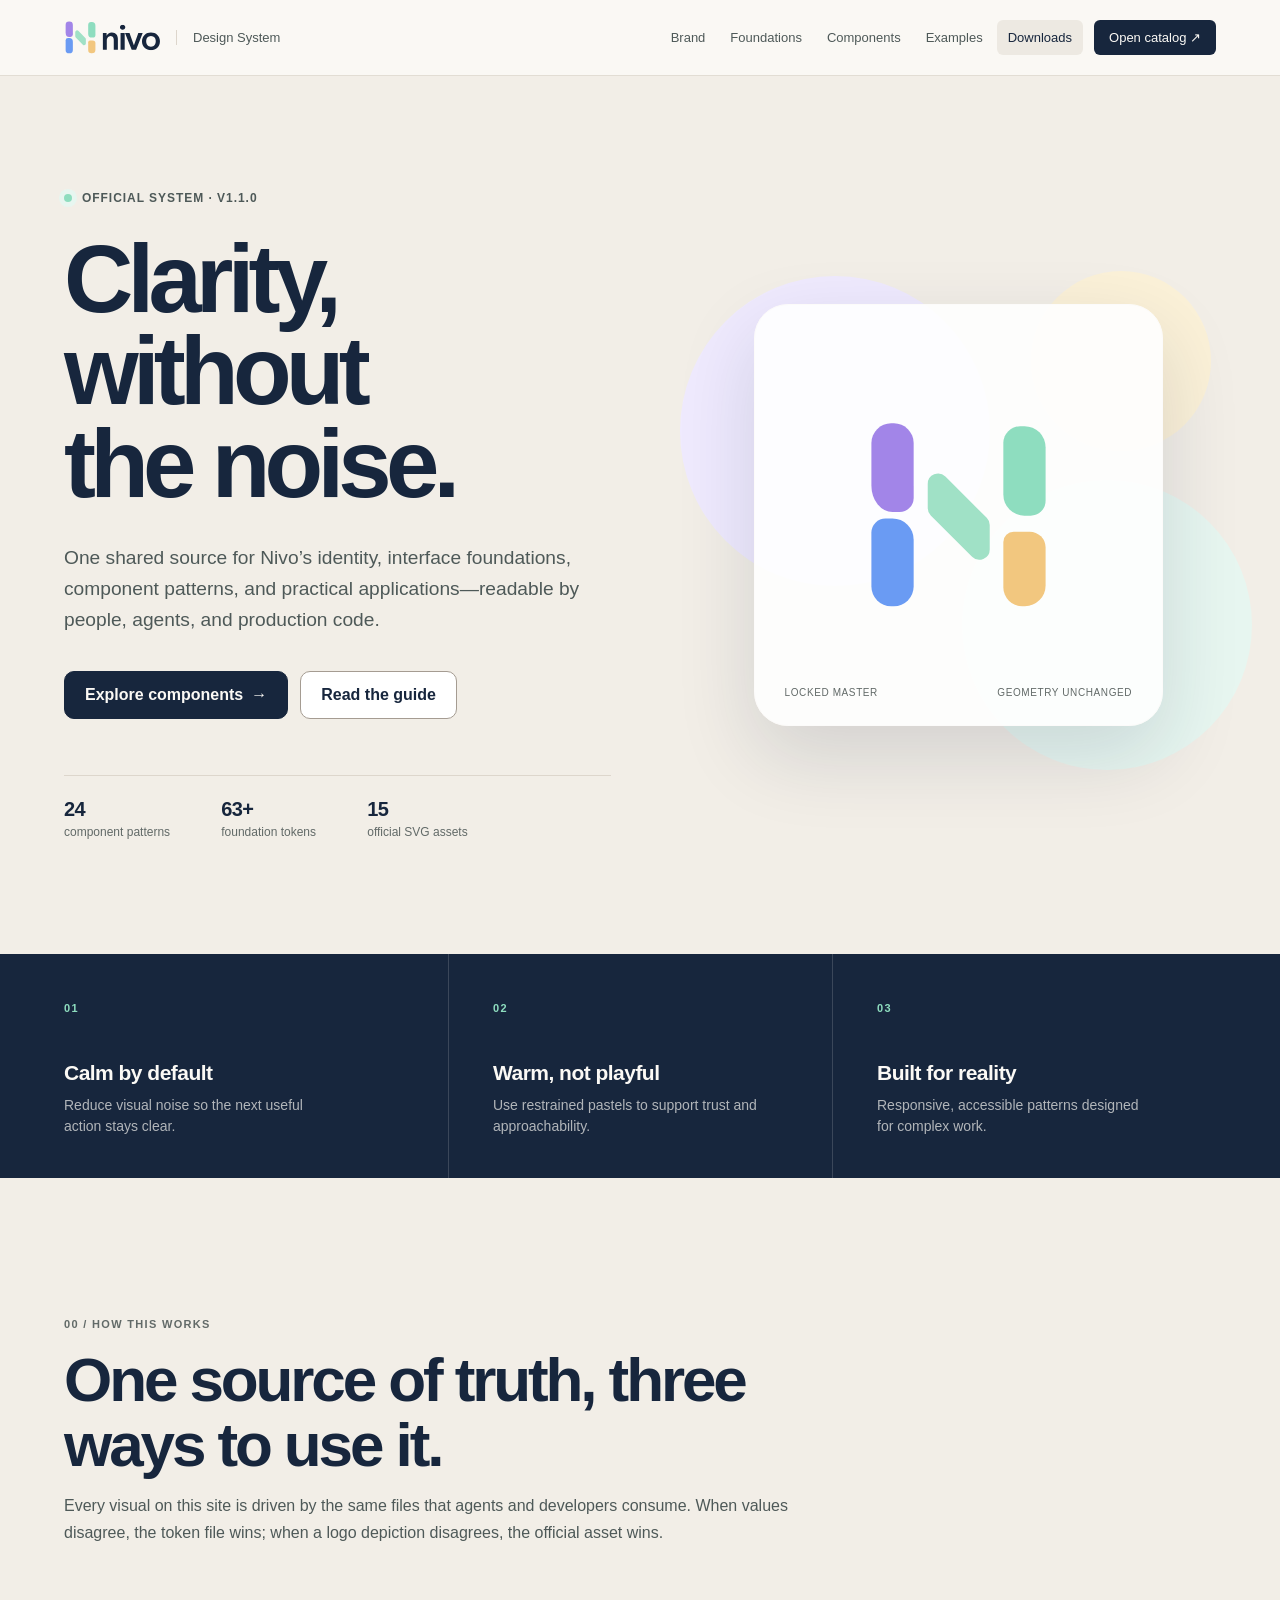
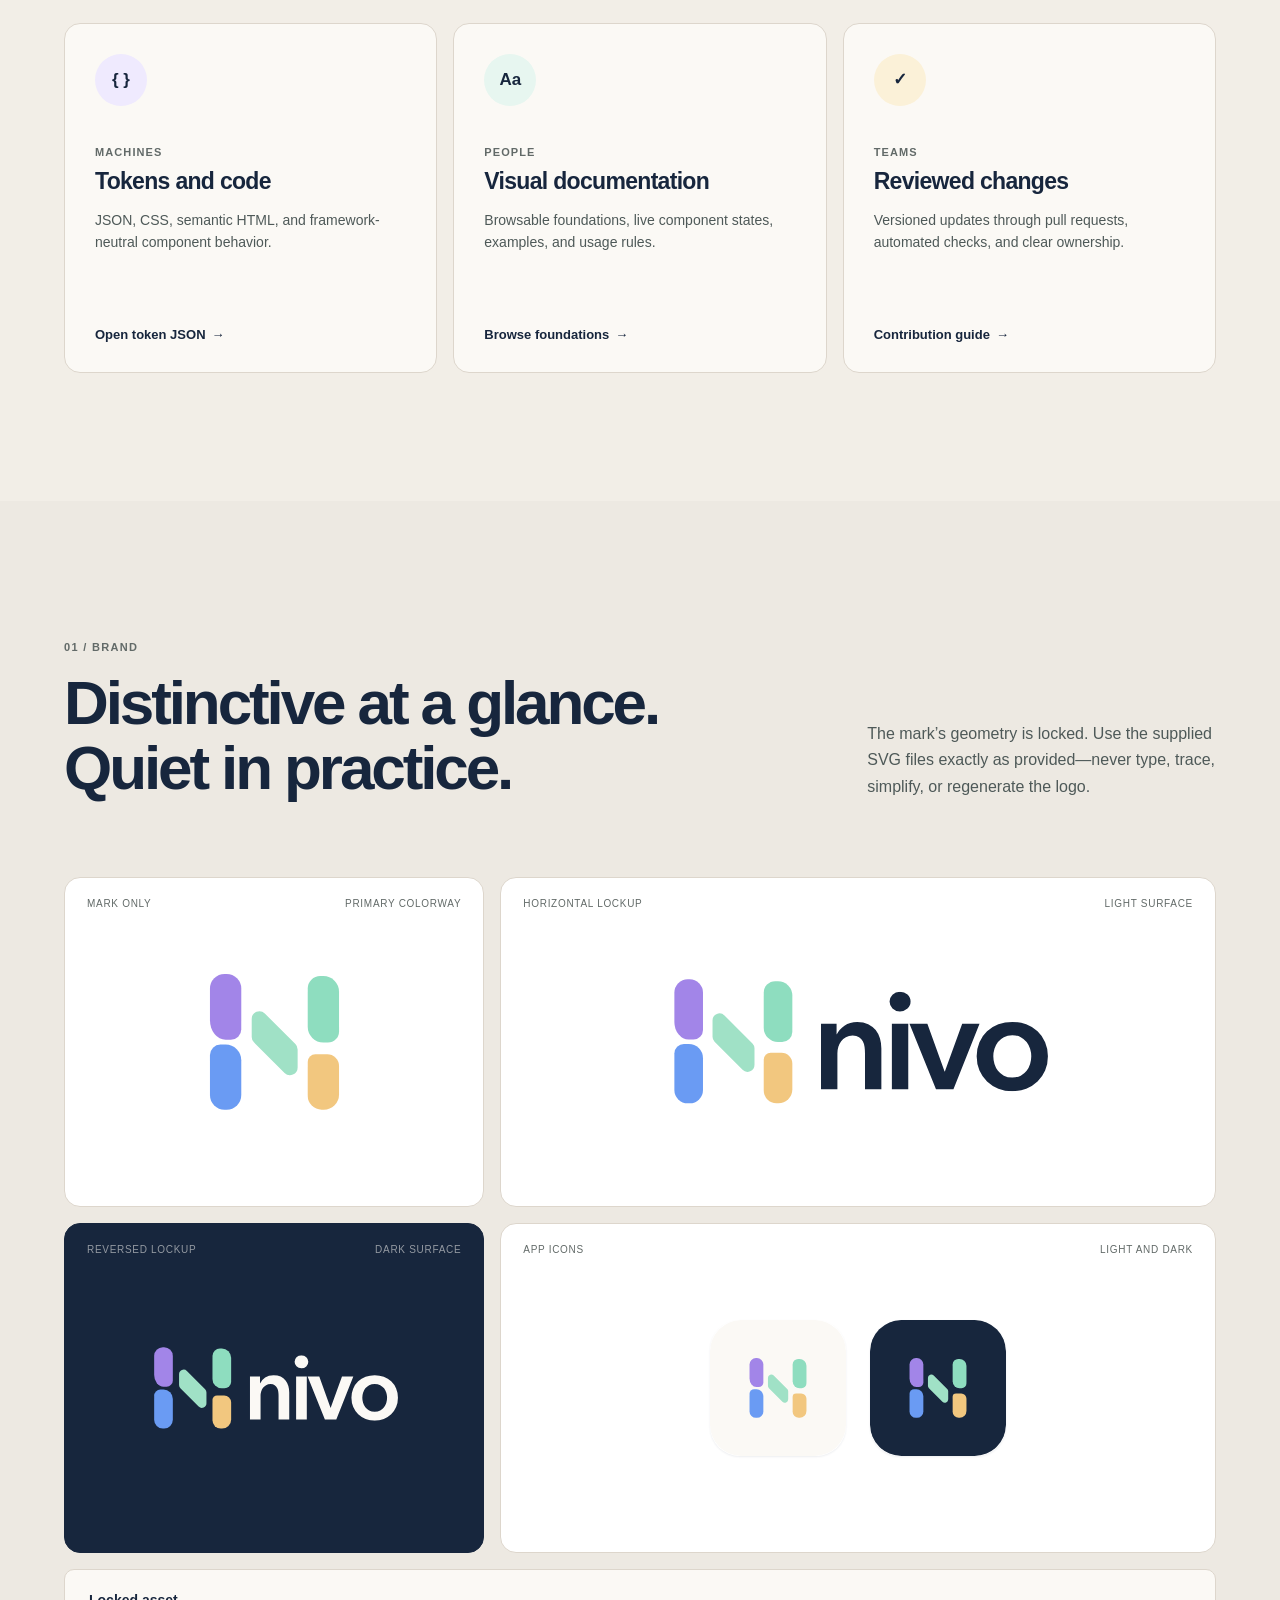
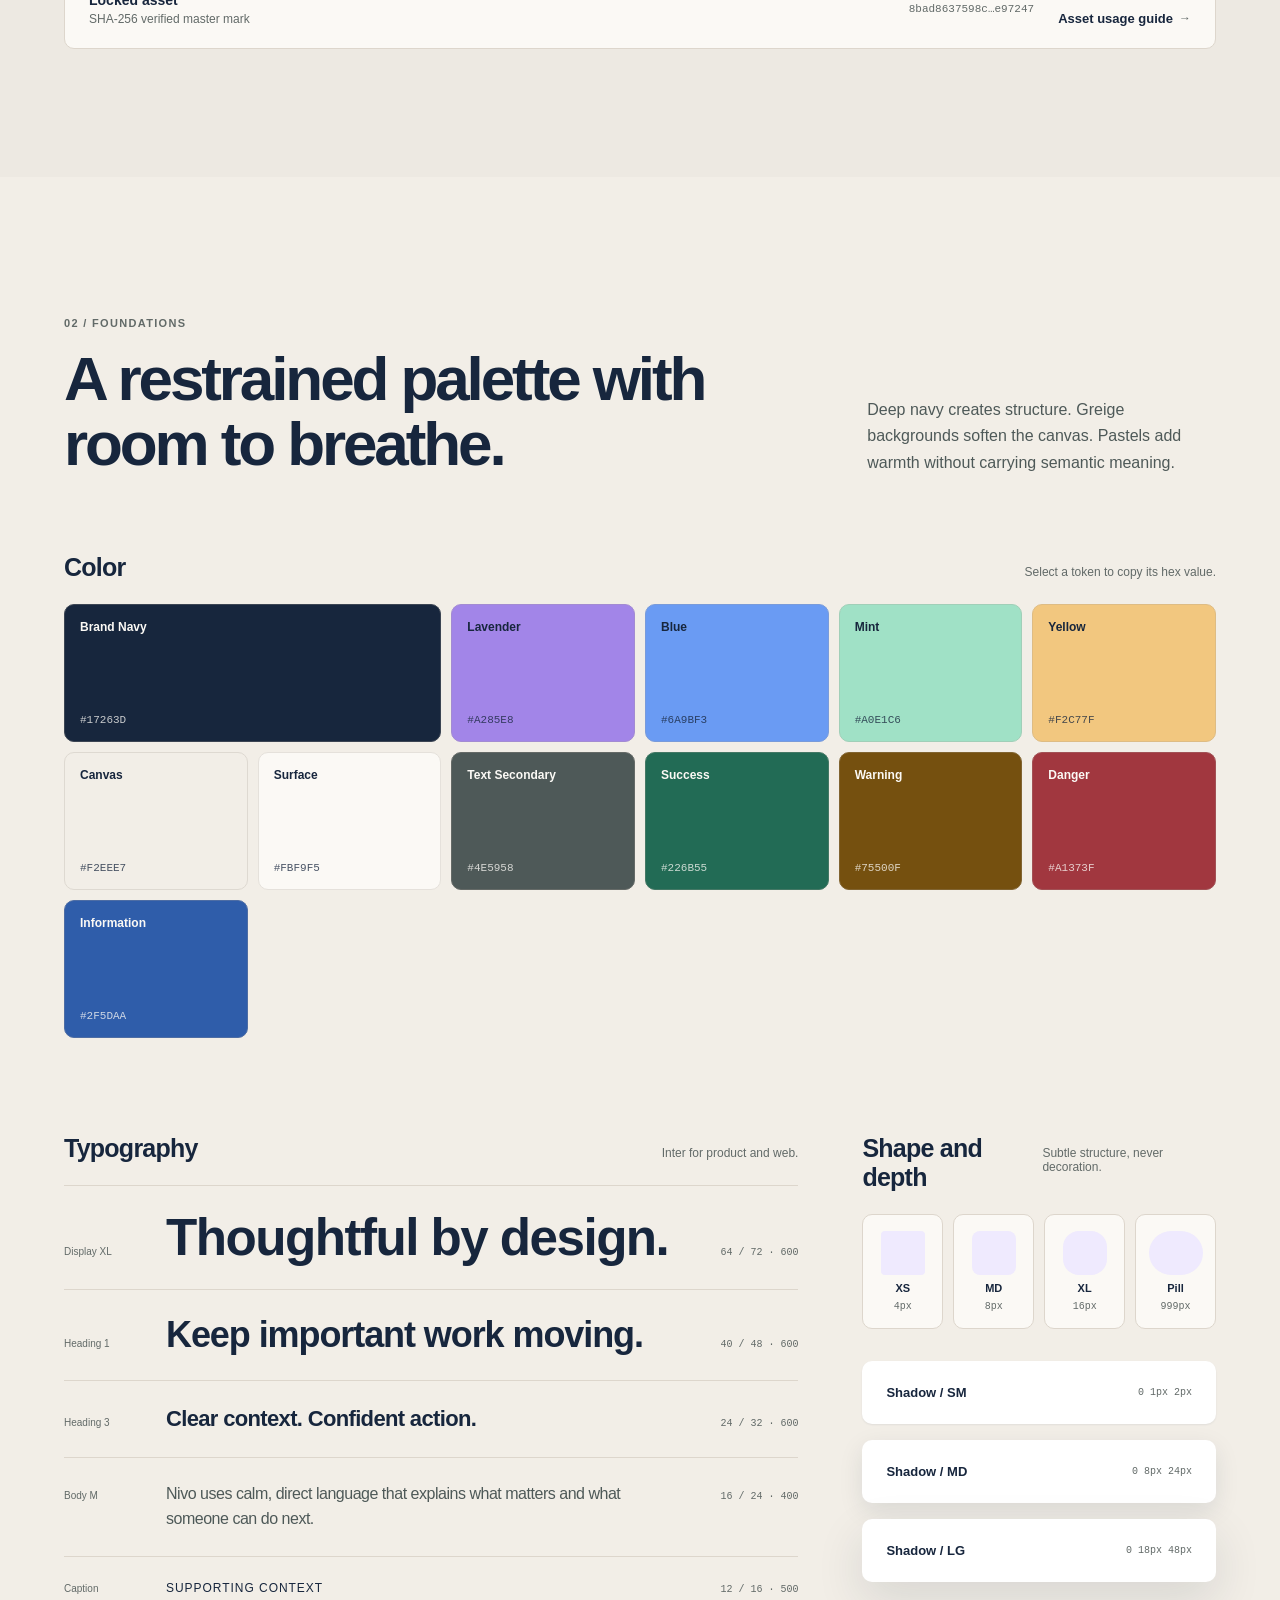
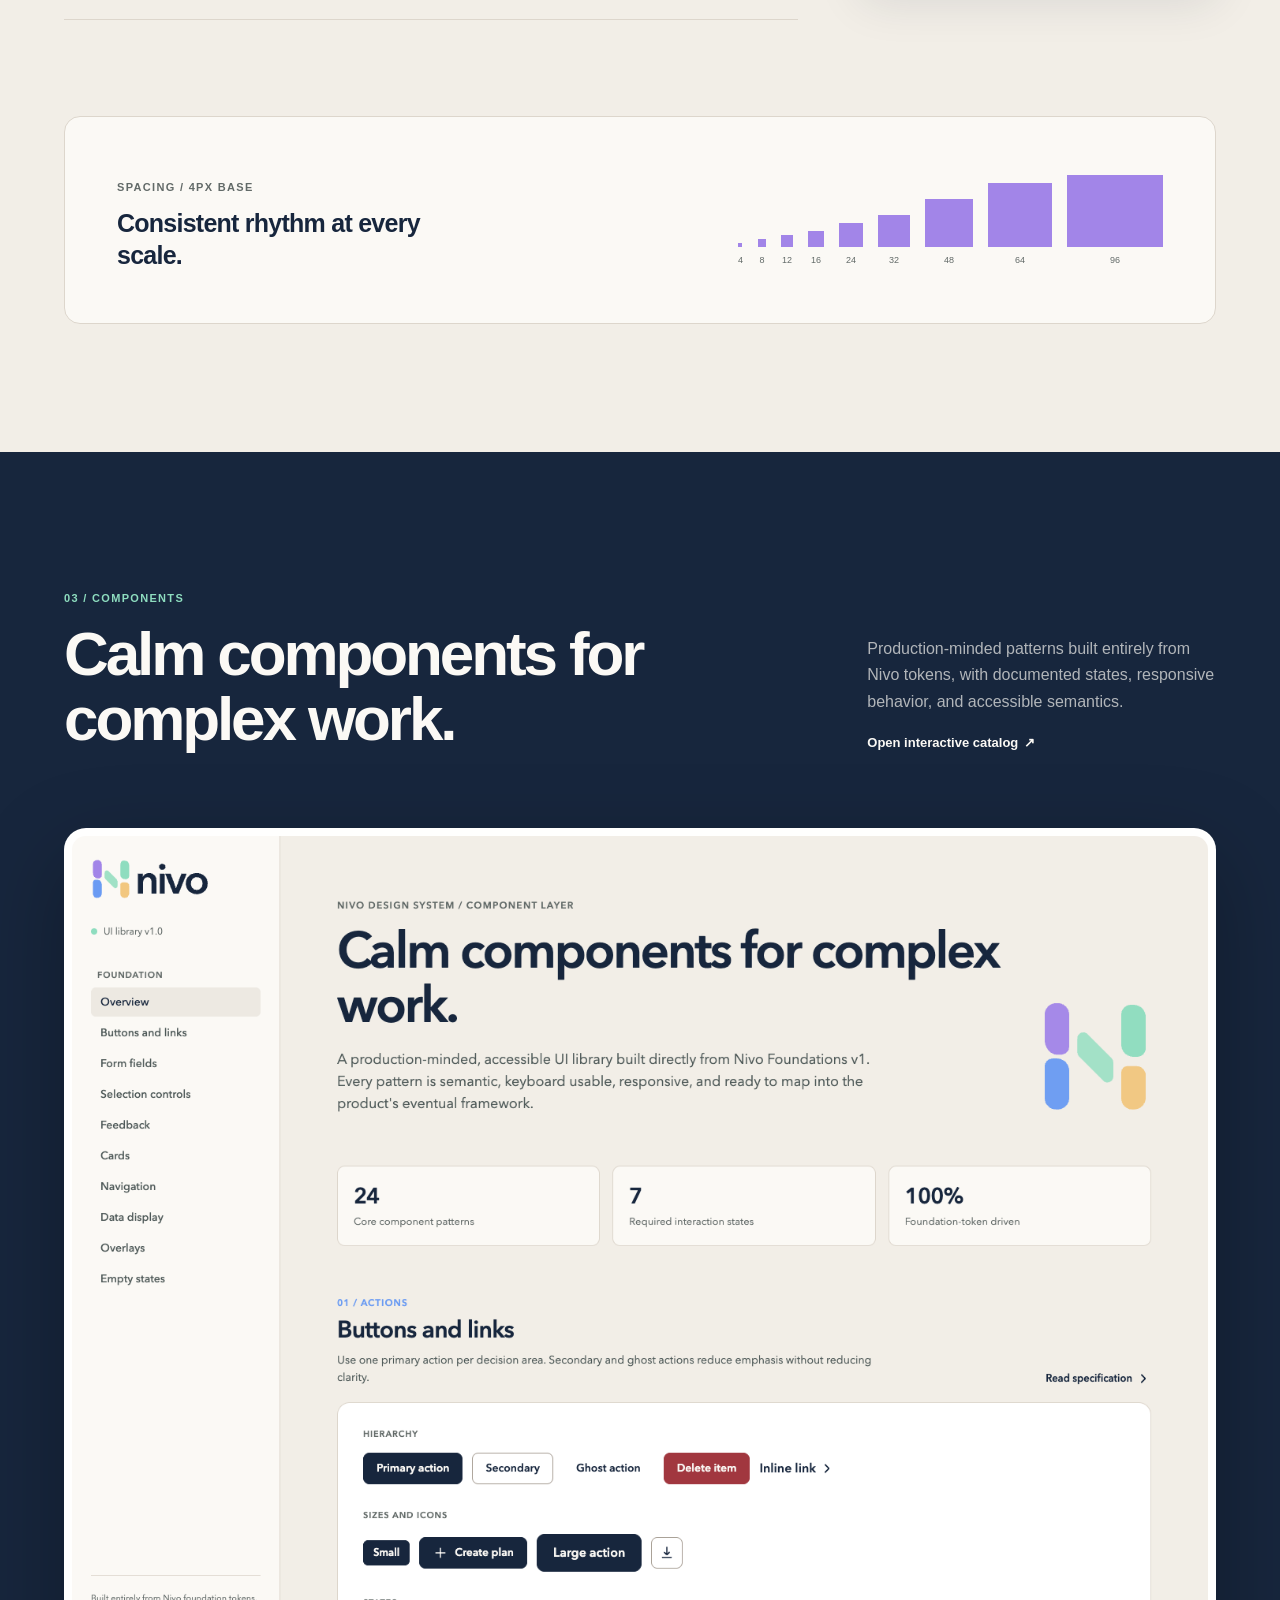
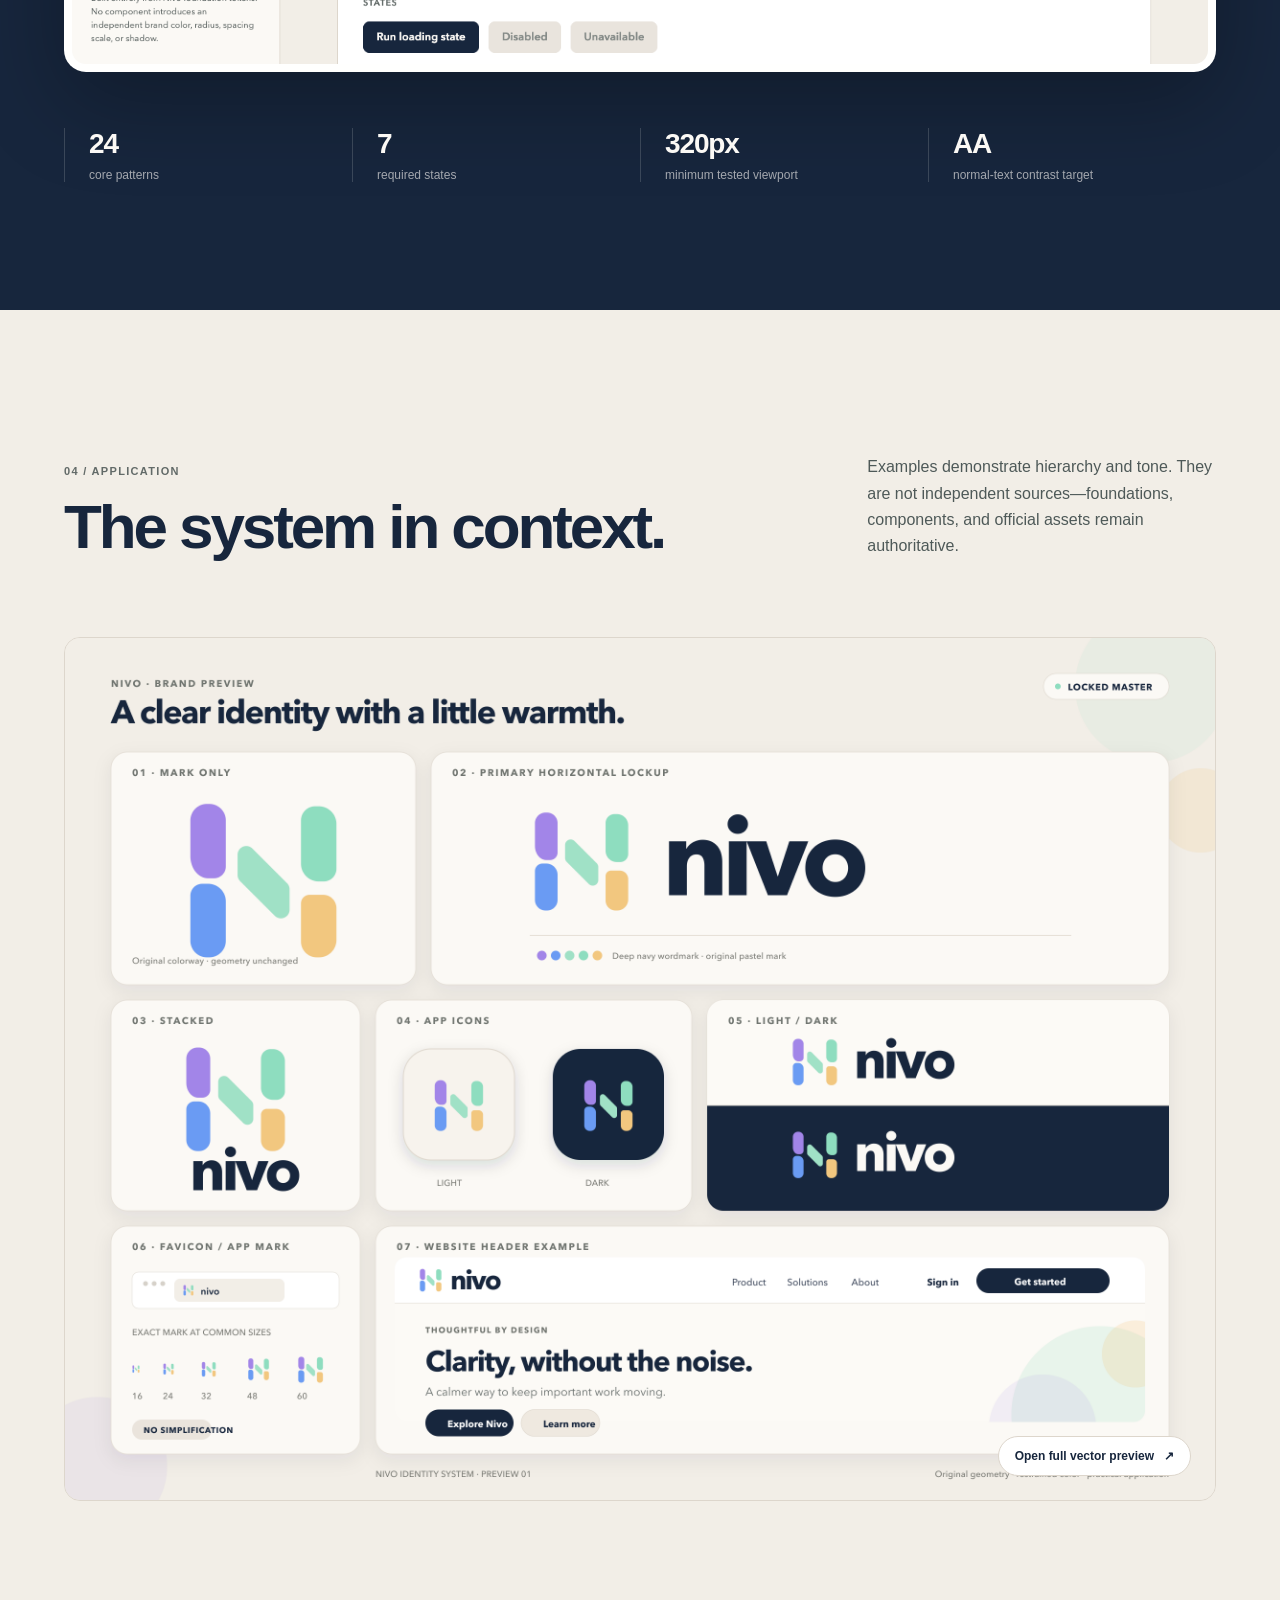
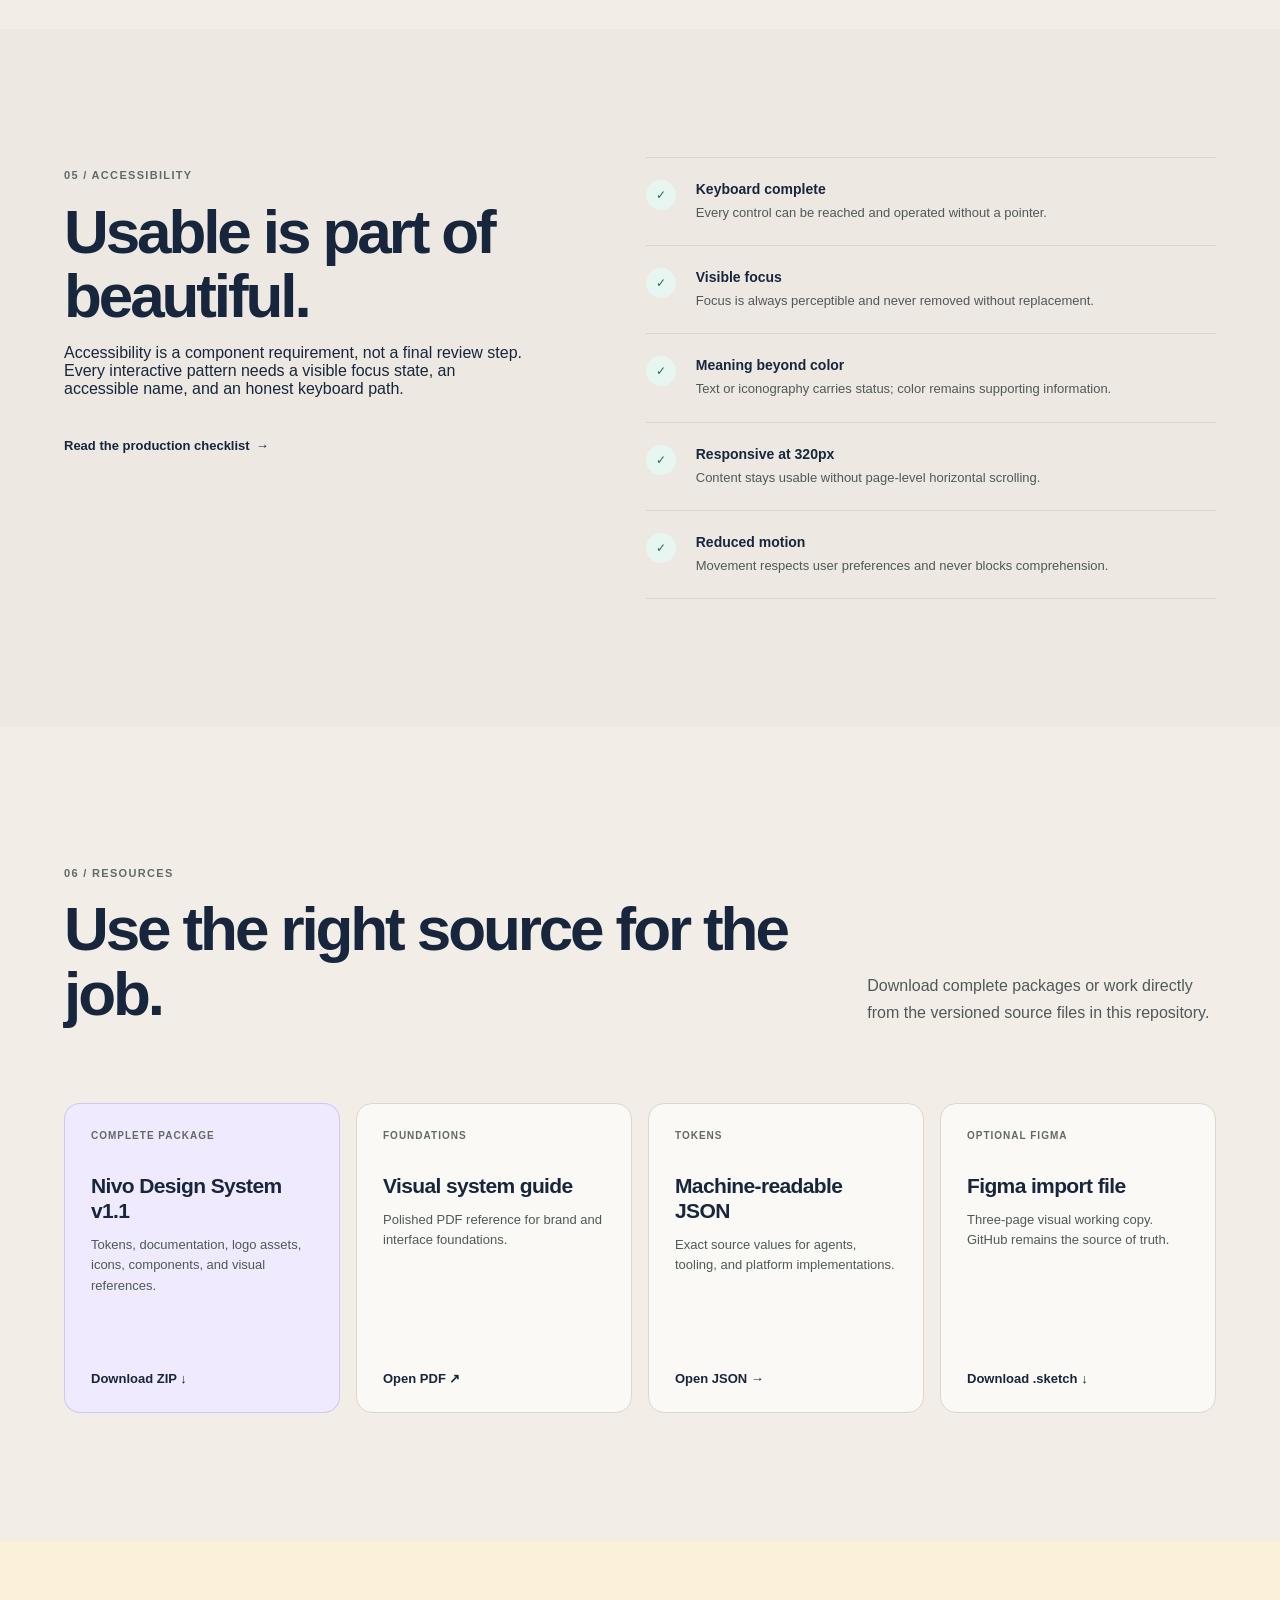
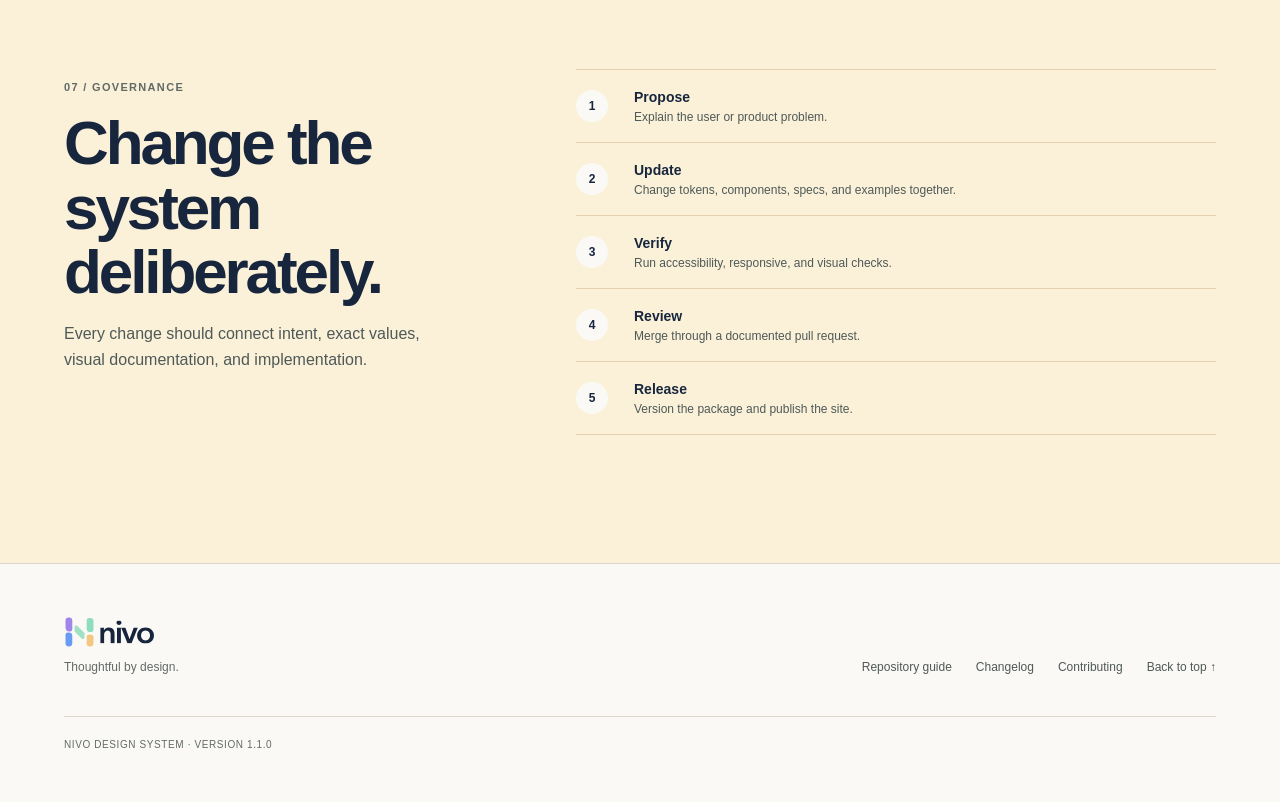
==== index.html @ 09515d45 "Launch Nivo design system v1.1" ====
<!doctype html>
<html lang="en">
<head>
  <meta charset="utf-8">
  <meta name="viewport" content="width=device-width, initial-scale=1">
  <meta name="description" content="The official Nivo design system: brand, foundations, components, examples, and downloadable assets.">
  <meta name="theme-color" content="#F2EEE7">
  <title>Nivo Design System</title>
  <link rel="icon" href="brand/icons/nivo-favicon.svg" type="image/svg+xml">
  <link rel="stylesheet" href="tokens/tokens.css">
  <link rel="stylesheet" href="components/nivo-components.css">
  <link rel="stylesheet" href="styles.css">
  <script src="script.js" defer></script>
</head>
<body>
  <a class="skip-link" href="#main-content">Skip to main content</a>

  <header class="site-header">
    <a class="brand-link" href="#top" aria-label="Nivo Design System home">
      <img src="brand/logo/nivo-logo-horizontal-color.svg" alt="Nivo">
      <span>Design System</span>
    </a>

    <button class="nav-toggle" type="button" aria-expanded="false" aria-controls="site-nav">
      <span class="visually-hidden">Open navigation</span>
      <span aria-hidden="true"></span><span aria-hidden="true"></span><span aria-hidden="true"></span>
    </button>

    <nav class="site-nav" id="site-nav" aria-label="Primary navigation">
      <a href="#brand">Brand</a>
      <a href="#foundations">Foundations</a>
      <a href="#components">Components</a>
      <a href="#examples">Examples</a>
      <a href="#downloads">Downloads</a>
      <a class="nav-cta" href="components/index.html">Open catalog <span aria-hidden="true">↗</span></a>
    </nav>
  </header>

  <main id="main-content">
    <section class="hero section-shell" id="top">
      <div class="hero-copy">
        <div class="eyebrow"><span class="status-dot"></span>Official system · v1.1.0</div>
        <h1>Clarity, without<br>the noise.</h1>
        <p class="hero-lede">One shared source for Nivo’s identity, interface foundations, component patterns, and practical applications—readable by people, agents, and production code.</p>
        <div class="hero-actions">
          <a class="nivo-button nivo-button--lg" href="components/index.html">Explore components <span aria-hidden="true">→</span></a>
          <a class="nivo-button nivo-button--secondary nivo-button--lg" href="Nivo_Design_System_v1.pdf">Read the guide</a>
        </div>
        <div class="hero-meta" aria-label="System summary">
          <div><strong>24</strong><span>component patterns</span></div>
          <div><strong>63+</strong><span>foundation tokens</span></div>
          <div><strong>15</strong><span>official SVG assets</span></div>
        </div>
      </div>

      <div class="hero-art" aria-hidden="true">
        <div class="hero-orbit hero-orbit--one"></div>
        <div class="hero-orbit hero-orbit--two"></div>
        <div class="hero-orbit hero-orbit--three"></div>
        <div class="hero-mark-card">
          <img src="brand/logo/nivo-mark-master.svg" alt="">
          <div class="hero-mark-label"><span>Locked master</span><span>Geometry unchanged</span></div>
        </div>
      </div>
    </section>

    <section class="principles-band" aria-label="Design principles">
      <div class="section-shell principles-grid">
        <article><span>01</span><h2>Calm by default</h2><p>Reduce visual noise so the next useful action stays clear.</p></article>
        <article><span>02</span><h2>Warm, not playful</h2><p>Use restrained pastels to support trust and approachability.</p></article>
        <article><span>03</span><h2>Built for reality</h2><p>Responsive, accessible patterns designed for complex work.</p></article>
      </div>
    </section>

    <section class="content-section section-shell" id="source-of-truth" aria-labelledby="source-title">
      <div class="section-intro">
        <p class="section-number">00 / HOW THIS WORKS</p>
        <h2 id="source-title">One source of truth, three ways to use it.</h2>
        <p>Every visual on this site is driven by the same files that agents and developers consume. When values disagree, the token file wins; when a logo depiction disagrees, the official asset wins.</p>
      </div>
      <div class="truth-grid">
        <article class="truth-card">
          <div class="truth-icon truth-icon--lavender" aria-hidden="true">{ }</div>
          <p class="truth-label">Machines</p>
          <h3>Tokens and code</h3>
          <p>JSON, CSS, semantic HTML, and framework-neutral component behavior.</p>
          <a href="tokens/design-tokens.json">Open token JSON <span aria-hidden="true">→</span></a>
        </article>
        <article class="truth-card">
          <div class="truth-icon truth-icon--mint" aria-hidden="true">Aa</div>
          <p class="truth-label">People</p>
          <h3>Visual documentation</h3>
          <p>Browsable foundations, live component states, examples, and usage rules.</p>
          <a href="#foundations">Browse foundations <span aria-hidden="true">→</span></a>
        </article>
        <article class="truth-card">
          <div class="truth-icon truth-icon--yellow" aria-hidden="true">✓</div>
          <p class="truth-label">Teams</p>
          <h3>Reviewed changes</h3>
          <p>Versioned updates through pull requests, automated checks, and clear ownership.</p>
          <a href="CONTRIBUTING.md">Contribution guide <span aria-hidden="true">→</span></a>
        </article>
      </div>
    </section>

    <section class="content-section content-section--tinted" id="brand" aria-labelledby="brand-title">
      <div class="section-shell">
        <div class="section-intro section-intro--split">
          <div>
            <p class="section-number">01 / BRAND</p>
            <h2 id="brand-title">Distinctive at a glance.<br>Quiet in practice.</h2>
          </div>
          <p>The mark’s geometry is locked. Use the supplied SVG files exactly as provided—never type, trace, simplify, or regenerate the logo.</p>
        </div>

        <div class="logo-showcase">
          <article class="logo-card logo-card--mark">
            <div class="logo-card-label"><span>Mark only</span><span>Primary colorway</span></div>
            <img src="brand/logo/nivo-mark-master.svg" alt="Nivo logo mark">
          </article>
          <article class="logo-card logo-card--wide">
            <div class="logo-card-label"><span>Horizontal lockup</span><span>Light surface</span></div>
            <img src="brand/logo/nivo-logo-horizontal-color.svg" alt="Nivo horizontal logo">
          </article>
          <article class="logo-card logo-card--dark">
            <div class="logo-card-label"><span>Reversed lockup</span><span>Dark surface</span></div>
            <img src="brand/logo/nivo-logo-horizontal-reversed.svg" alt="Nivo reversed horizontal logo">
          </article>
          <article class="logo-card logo-card--icons">
            <div class="logo-card-label"><span>App icons</span><span>Light and dark</span></div>
            <div><img src="brand/icons/nivo-app-icon-light.svg" alt="Nivo light app icon"><img src="brand/icons/nivo-app-icon-dark.svg" alt="Nivo dark app icon"></div>
          </article>
        </div>

        <div class="brand-rule">
          <div><strong>Locked asset</strong><span>SHA-256 verified master mark</span></div>
          <code>8bad8637598c…e97247</code>
          <a href="ASSET_MANIFEST.md">Asset usage guide <span aria-hidden="true">→</span></a>
        </div>
      </div>
    </section>

    <section class="content-section section-shell" id="foundations" aria-labelledby="foundations-title">
      <div class="section-intro section-intro--split">
        <div>
          <p class="section-number">02 / FOUNDATIONS</p>
          <h2 id="foundations-title">A restrained palette with room to breathe.</h2>
        </div>
        <p>Deep navy creates structure. Greige backgrounds soften the canvas. Pastels add warmth without carrying semantic meaning.</p>
      </div>

      <div class="foundation-heading">
        <h3>Color</h3>
        <p>Select a token to copy its hex value.</p>
      </div>
      <div class="color-grid">
        <button class="color-chip color-chip--large" type="button" data-copy="#17263D" style="--chip:#17263D;--chip-text:#FBF9F5"><span>Brand Navy</span><code>#17263D</code></button>
        <button class="color-chip" type="button" data-copy="#A285E8" style="--chip:#A285E8"><span>Lavender</span><code>#A285E8</code></button>
        <button class="color-chip" type="button" data-copy="#6A9BF3" style="--chip:#6A9BF3"><span>Blue</span><code>#6A9BF3</code></button>
        <button class="color-chip" type="button" data-copy="#A0E1C6" style="--chip:#A0E1C6"><span>Mint</span><code>#A0E1C6</code></button>
        <button class="color-chip" type="button" data-copy="#F2C77F" style="--chip:#F2C77F"><span>Yellow</span><code>#F2C77F</code></button>
        <button class="color-chip" type="button" data-copy="#F2EEE7" style="--chip:#F2EEE7"><span>Canvas</span><code>#F2EEE7</code></button>
        <button class="color-chip" type="button" data-copy="#FBF9F5" style="--chip:#FBF9F5"><span>Surface</span><code>#FBF9F5</code></button>
        <button class="color-chip" type="button" data-copy="#4E5958" style="--chip:#4E5958;--chip-text:#FBF9F5"><span>Text Secondary</span><code>#4E5958</code></button>
        <button class="color-chip" type="button" data-copy="#226B55" style="--chip:#226B55;--chip-text:#FBF9F5"><span>Success</span><code>#226B55</code></button>
        <button class="color-chip" type="button" data-copy="#75500F" style="--chip:#75500F;--chip-text:#FBF9F5"><span>Warning</span><code>#75500F</code></button>
        <button class="color-chip" type="button" data-copy="#A1373F" style="--chip:#A1373F;--chip-text:#FBF9F5"><span>Danger</span><code>#A1373F</code></button>
        <button class="color-chip" type="button" data-copy="#2F5DAA" style="--chip:#2F5DAA;--chip-text:#FBF9F5"><span>Information</span><code>#2F5DAA</code></button>
      </div>

      <div class="foundation-split">
        <div>
          <div class="foundation-heading"><h3>Typography</h3><p>Inter for product and web.</p></div>
          <div class="type-specimens">
            <div class="type-row type-row--display"><span>Display XL</span><p>Thoughtful by design.</p><code>64 / 72 · 600</code></div>
            <div class="type-row type-row--h1"><span>Heading 1</span><p>Keep important work moving.</p><code>40 / 48 · 600</code></div>
            <div class="type-row type-row--h3"><span>Heading 3</span><p>Clear context. Confident action.</p><code>24 / 32 · 600</code></div>
            <div class="type-row type-row--body"><span>Body M</span><p>Nivo uses calm, direct language that explains what matters and what someone can do next.</p><code>16 / 24 · 400</code></div>
            <div class="type-row type-row--caption"><span>Caption</span><p>SUPPORTING CONTEXT</p><code>12 / 16 · 500</code></div>
          </div>
        </div>

        <div>
          <div class="foundation-heading"><h3>Shape and depth</h3><p>Subtle structure, never decoration.</p></div>
          <div class="shape-grid">
            <div class="radius-card"><span class="radius-demo radius-demo--xs"></span><strong>XS</strong><code>4px</code></div>
            <div class="radius-card"><span class="radius-demo radius-demo--md"></span><strong>MD</strong><code>8px</code></div>
            <div class="radius-card"><span class="radius-demo radius-demo--xl"></span><strong>XL</strong><code>16px</code></div>
            <div class="radius-card"><span class="radius-demo radius-demo--pill"></span><strong>Pill</strong><code>999px</code></div>
          </div>
          <div class="shadow-stack">
            <div class="shadow-card shadow-card--sm"><span>Shadow / SM</span><code>0 1px 2px</code></div>
            <div class="shadow-card shadow-card--md"><span>Shadow / MD</span><code>0 8px 24px</code></div>
            <div class="shadow-card shadow-card--lg"><span>Shadow / LG</span><code>0 18px 48px</code></div>
          </div>
        </div>
      </div>

      <div class="spacing-panel">
        <div><p class="section-number">SPACING / 4PX BASE</p><h3>Consistent rhythm at every scale.</h3></div>
        <div class="spacing-scale" aria-label="Spacing scale in pixels">
          <span style="--space:4px"><i></i><b>4</b></span><span style="--space:8px"><i></i><b>8</b></span><span style="--space:12px"><i></i><b>12</b></span><span style="--space:16px"><i></i><b>16</b></span><span style="--space:24px"><i></i><b>24</b></span><span style="--space:32px"><i></i><b>32</b></span><span style="--space:48px"><i></i><b>48</b></span><span style="--space:64px"><i></i><b>64</b></span><span style="--space:96px"><i></i><b>96</b></span>
        </div>
      </div>
    </section>

    <section class="content-section components-section" id="components" aria-labelledby="components-title">
      <div class="section-shell">
        <div class="section-intro section-intro--split section-intro--inverse">
          <div><p class="section-number">03 / COMPONENTS</p><h2 id="components-title">Calm components for complex work.</h2></div>
          <div><p>Production-minded patterns built entirely from Nivo tokens, with documented states, responsive behavior, and accessible semantics.</p><a class="text-link text-link--inverse" href="components/index.html">Open interactive catalog <span aria-hidden="true">↗</span></a></div>
        </div>
        <div class="components-preview">
          <img src="components/component-library-preview.png" alt="Preview of the Nivo component library showing buttons, fields, alerts, cards, navigation, and tables">
        </div>
        <div class="component-stats">
          <div><strong>24</strong><span>core patterns</span></div><div><strong>7</strong><span>required states</span></div><div><strong>320px</strong><span>minimum tested viewport</span></div><div><strong>AA</strong><span>normal-text contrast target</span></div>
        </div>
      </div>
    </section>

    <section class="content-section section-shell" id="examples" aria-labelledby="examples-title">
      <div class="section-intro section-intro--split">
        <div><p class="section-number">04 / APPLICATION</p><h2 id="examples-title">The system in context.</h2></div>
        <p>Examples demonstrate hierarchy and tone. They are not independent sources—foundations, components, and official assets remain authoritative.</p>
      </div>
      <a class="preview-board" href="reference/nivo-brand-preview-board.svg" aria-label="Open the full Nivo brand preview board">
        <img src="reference/nivo-brand-preview-board.png" alt="Nivo brand preview showing logo lockups, app icons, favicon sizing, and a website header example">
        <span>Open full vector preview <b aria-hidden="true">↗</b></span>
      </a>
    </section>

    <section class="content-section content-section--tinted" id="accessibility" aria-labelledby="accessibility-title">
      <div class="section-shell accessibility-layout">
        <div class="section-intro">
          <p class="section-number">05 / ACCESSIBILITY</p>
          <h2 id="accessibility-title">Usable is part of beautiful.</h2>
          <p>Accessibility is a component requirement, not a final review step. Every interactive pattern needs a visible focus state, an accessible name, and an honest keyboard path.</p>
          <a class="text-link" href="components/COMPONENTS.md#production-test-checklist">Read the production checklist <span aria-hidden="true">→</span></a>
        </div>
        <ul class="checklist">
          <li><span aria-hidden="true">✓</span><div><strong>Keyboard complete</strong><p>Every control can be reached and operated without a pointer.</p></div></li>
          <li><span aria-hidden="true">✓</span><div><strong>Visible focus</strong><p>Focus is always perceptible and never removed without replacement.</p></div></li>
          <li><span aria-hidden="true">✓</span><div><strong>Meaning beyond color</strong><p>Text or iconography carries status; color remains supporting information.</p></div></li>
          <li><span aria-hidden="true">✓</span><div><strong>Responsive at 320px</strong><p>Content stays usable without page-level horizontal scrolling.</p></div></li>
          <li><span aria-hidden="true">✓</span><div><strong>Reduced motion</strong><p>Movement respects user preferences and never blocks comprehension.</p></div></li>
        </ul>
      </div>
    </section>

    <section class="content-section section-shell" id="downloads" aria-labelledby="downloads-title">
      <div class="section-intro section-intro--split">
        <div><p class="section-number">06 / RESOURCES</p><h2 id="downloads-title">Use the right source for the job.</h2></div>
        <p>Download complete packages or work directly from the versioned source files in this repository.</p>
      </div>
      <div class="download-grid">
        <a class="download-card download-card--featured" href="downloads/Nivo_Design_System_v1_Complete.zip" download>
          <span class="download-type">COMPLETE PACKAGE</span><h3>Nivo Design System v1.1</h3><p>Tokens, documentation, logo assets, icons, components, and visual references.</p><strong>Download ZIP <span aria-hidden="true">↓</span></strong>
        </a>
        <a class="download-card" href="Nivo_Design_System_v1.pdf"><span class="download-type">FOUNDATIONS</span><h3>Visual system guide</h3><p>Polished PDF reference for brand and interface foundations.</p><strong>Open PDF <span aria-hidden="true">↗</span></strong></a>
        <a class="download-card" href="tokens/design-tokens.json"><span class="download-type">TOKENS</span><h3>Machine-readable JSON</h3><p>Exact source values for agents, tooling, and platform implementations.</p><strong>Open JSON <span aria-hidden="true">→</span></strong></a>
        <a class="download-card" href="downloads/Nivo_Design_System_Figma_Import.sketch" download><span class="download-type">OPTIONAL FIGMA</span><h3>Figma import file</h3><p>Three-page visual working copy. GitHub remains the source of truth.</p><strong>Download .sketch <span aria-hidden="true">↓</span></strong></a>
      </div>
    </section>

    <section class="governance-section">
      <div class="section-shell governance-layout">
        <div><p class="section-number">07 / GOVERNANCE</p><h2>Change the system deliberately.</h2><p>Every change should connect intent, exact values, visual documentation, and implementation.</p></div>
        <ol class="workflow-list">
          <li><span>1</span><div><strong>Propose</strong><p>Explain the user or product problem.</p></div></li>
          <li><span>2</span><div><strong>Update</strong><p>Change tokens, components, specs, and examples together.</p></div></li>
          <li><span>3</span><div><strong>Verify</strong><p>Run accessibility, responsive, and visual checks.</p></div></li>
          <li><span>4</span><div><strong>Review</strong><p>Merge through a documented pull request.</p></div></li>
          <li><span>5</span><div><strong>Release</strong><p>Version the package and publish the site.</p></div></li>
        </ol>
      </div>
    </section>
  </main>

  <footer class="site-footer">
    <div class="section-shell footer-inner">
      <div><img src="brand/logo/nivo-logo-horizontal-color.svg" alt="Nivo"><p>Thoughtful by design.</p></div>
      <div class="footer-links"><a href="README.md">Repository guide</a><a href="CHANGELOG.md">Changelog</a><a href="CONTRIBUTING.md">Contributing</a><a href="#top">Back to top ↑</a></div>
      <p class="footer-meta">Nivo Design System · Version 1.1.0</p>
    </div>
  </footer>

  <div class="copy-toast" role="status" aria-live="polite" aria-atomic="true"></div>
</body>
</html>
---- tokens/tokens.css ----
:root {
  --nivo-brand-navy: #17263d;
  --nivo-brand-lavender: #a285e8;
  --nivo-brand-lavender-soft: #efeafe;
  --nivo-brand-blue: #6a9bf3;
  --nivo-brand-blue-soft: #eaf0fe;
  --nivo-brand-mint-diagonal: #a0e1c6;
  --nivo-brand-mint-right: #8eddbf;
  --nivo-brand-mint-soft: #e7f6f0;
  --nivo-brand-yellow: #f2c77f;
  --nivo-brand-yellow-soft: #fbf1d8;

  --nivo-background-canvas: #f2eee7;
  --nivo-background-canvas-strong: #ede9e2;
  --nivo-surface-base: #fbf9f5;
  --nivo-surface-elevated: #ffffff;
  --nivo-surface-disabled: #e9e4dd;

  --nivo-text-primary: #17263d;
  --nivo-text-secondary: #4e5958;
  --nivo-text-muted: #626a68;
  --nivo-text-inverse: #fbf9f5;
  --nivo-text-disabled: #858b88;

  --nivo-border-subtle: #ddd6cc;
  --nivo-border-strong: #a59c92;
  --nivo-overlay-backdrop: rgba(13, 24, 40, 0.48);

  --nivo-interactive-primary: #17263d;
  --nivo-interactive-primary-hover: #223753;
  --nivo-interactive-primary-pressed: #0d1828;
  --nivo-focus-ring: #3a65ba;

  --nivo-success: #226b55;
  --nivo-success-background: #e7f3ef;
  --nivo-warning: #75500f;
  --nivo-warning-background: #fbf1d8;
  --nivo-danger: #a1373f;
  --nivo-danger-background: #fbeaec;
  --nivo-info: #2f5daa;
  --nivo-info-background: #eaf0fa;

  --nivo-font-sans: Inter, "Avenir Next", Avenir, Helvetica, Arial, sans-serif;
  --nivo-weight-regular: 400;
  --nivo-weight-medium: 500;
  --nivo-weight-semibold: 600;

  --nivo-space-0: 0;
  --nivo-space-1: 4px;
  --nivo-space-2: 8px;
  --nivo-space-3: 12px;
  --nivo-space-4: 16px;
  --nivo-space-5: 20px;
  --nivo-space-6: 24px;
  --nivo-space-8: 32px;
  --nivo-space-10: 40px;
  --nivo-space-12: 48px;
  --nivo-space-16: 64px;
  --nivo-space-20: 80px;
  --nivo-space-24: 96px;
  --nivo-space-32: 128px;

  --nivo-radius-xs: 4px;
  --nivo-radius-sm: 6px;
  --nivo-radius-md: 8px;
  --nivo-radius-lg: 10px;
  --nivo-radius-xl: 16px;
  --nivo-radius-2xl: 24px;
  --nivo-radius-pill: 999px;

  --nivo-shadow-sm: 0 1px 2px rgba(23, 38, 61, 0.08);
  --nivo-shadow-md: 0 8px 24px rgba(23, 38, 61, 0.1);
  --nivo-shadow-lg: 0 18px 48px rgba(23, 38, 61, 0.12);

  --nivo-duration-fast: 120ms;
  --nivo-duration-standard: 180ms;
  --nivo-duration-deliberate: 280ms;
  --nivo-easing-standard: cubic-bezier(0.2, 0, 0, 1);
  --nivo-easing-entrance: cubic-bezier(0.16, 1, 0.3, 1);
}
---- components/nivo-components.css ----
/* Nivo UI Components v1
   Requires ../tokens/tokens.css. Component styles contain no independent brand palette. */

*,
*::before,
*::after {
  box-sizing: border-box;
}

.nivo-button,
.nivo-input,
.nivo-select,
.nivo-textarea,
.nivo-checkbox,
.nivo-radio,
.nivo-switch,
.nivo-tabs,
.nivo-menu,
.nivo-dialog {
  font-family: var(--nivo-font-sans);
}

.nivo-button {
  --button-height: 40px;
  appearance: none;
  align-items: center;
  background: var(--nivo-interactive-primary);
  border: 1px solid var(--nivo-interactive-primary);
  border-radius: var(--nivo-radius-md);
  color: var(--nivo-text-inverse);
  cursor: pointer;
  display: inline-flex;
  font-size: 14px;
  font-weight: var(--nivo-weight-semibold);
  gap: var(--nivo-space-2);
  height: var(--button-height);
  justify-content: center;
  line-height: 20px;
  padding: 0 var(--nivo-space-4);
  text-decoration: none;
  transition: background var(--nivo-duration-fast) var(--nivo-easing-standard),
    border-color var(--nivo-duration-fast) var(--nivo-easing-standard),
    box-shadow var(--nivo-duration-fast) var(--nivo-easing-standard),
    transform var(--nivo-duration-fast) var(--nivo-easing-standard);
  user-select: none;
  white-space: nowrap;
}

.nivo-button:hover:not(:disabled, [aria-disabled="true"]) {
  background: var(--nivo-interactive-primary-hover);
  border-color: var(--nivo-interactive-primary-hover);
}

.nivo-button:active:not(:disabled, [aria-disabled="true"]) {
  background: var(--nivo-interactive-primary-pressed);
  border-color: var(--nivo-interactive-primary-pressed);
  transform: translateY(1px);
}

.nivo-button:focus-visible,
.nivo-icon-button:focus-visible,
.nivo-page-button:focus-visible,
.nivo-tab:focus-visible,
.nivo-menu-item:focus-visible,
.nivo-link:focus-visible,
.nivo-alert-dismiss:focus-visible,
.nivo-dialog-close:focus-visible {
  outline: 2px solid var(--nivo-focus-ring);
  outline-offset: 2px;
}

.nivo-button:disabled,
.nivo-button[aria-disabled="true"] {
  background: var(--nivo-surface-disabled);
  border-color: var(--nivo-surface-disabled);
  color: var(--nivo-text-disabled);
  cursor: not-allowed;
  transform: none;
}

.nivo-button--secondary {
  background: var(--nivo-surface-elevated);
  border-color: var(--nivo-border-strong);
  color: var(--nivo-text-primary);
}

.nivo-button--secondary:hover:not(:disabled, [aria-disabled="true"]) {
  background: var(--nivo-background-canvas);
  border-color: var(--nivo-text-secondary);
}

.nivo-button--secondary:active:not(:disabled, [aria-disabled="true"]) {
  background: var(--nivo-background-canvas-strong);
  border-color: var(--nivo-text-primary);
}

.nivo-button--ghost {
  background: transparent;
  border-color: transparent;
  color: var(--nivo-text-primary);
}

.nivo-button--ghost:hover:not(:disabled, [aria-disabled="true"]) {
  background: var(--nivo-background-canvas-strong);
  border-color: transparent;
}

.nivo-button--ghost:active:not(:disabled, [aria-disabled="true"]) {
  background: var(--nivo-border-subtle);
  border-color: transparent;
}

.nivo-button--danger {
  background: var(--nivo-danger);
  border-color: var(--nivo-danger);
}

.nivo-button--danger:hover:not(:disabled, [aria-disabled="true"]) {
  filter: brightness(0.9);
}

.nivo-button--sm {
  --button-height: 32px;
  border-radius: var(--nivo-radius-sm);
  font-size: 13px;
  padding-inline: var(--nivo-space-3);
}

.nivo-button--lg {
  --button-height: 48px;
  border-radius: var(--nivo-radius-lg);
  font-size: 16px;
  padding-inline: var(--nivo-space-5);
}

.nivo-button--icon,
.nivo-icon-button {
  padding: 0;
  width: var(--button-height, 40px);
}

.nivo-icon-button {
  align-items: center;
  appearance: none;
  background: transparent;
  border: 1px solid transparent;
  border-radius: var(--nivo-radius-md);
  color: var(--nivo-text-secondary);
  cursor: pointer;
  display: inline-flex;
  height: 40px;
  justify-content: center;
  transition: background var(--nivo-duration-fast) var(--nivo-easing-standard),
    color var(--nivo-duration-fast) var(--nivo-easing-standard);
  width: 40px;
}

.nivo-icon-button:hover {
  background: var(--nivo-background-canvas-strong);
  color: var(--nivo-text-primary);
}

.nivo-button svg,
.nivo-icon-button svg,
.nivo-link svg,
.nivo-page-button svg {
  flex: none;
  height: 20px;
  stroke-linecap: round;
  stroke-linejoin: round;
  stroke-width: 1.75;
  width: 20px;
}

.nivo-button__spinner {
  animation: nivo-spin 0.75s linear infinite;
  border: 2px solid currentColor;
  border-right-color: transparent;
  border-radius: 50%;
  height: 16px;
  opacity: 0.85;
  width: 16px;
}

@keyframes nivo-spin {
  to { transform: rotate(360deg); }
}

.nivo-link {
  align-items: center;
  color: var(--nivo-interactive-primary);
  display: inline-flex;
  font-family: var(--nivo-font-sans);
  font-size: inherit;
  font-weight: var(--nivo-weight-semibold);
  gap: var(--nivo-space-1);
  text-decoration: underline;
  text-decoration-color: transparent;
  text-underline-offset: 3px;
  transition: text-decoration-color var(--nivo-duration-fast) var(--nivo-easing-standard);
}

.nivo-link:hover {
  text-decoration-color: currentColor;
}

.nivo-field {
  display: grid;
  font-family: var(--nivo-font-sans);
  gap: var(--nivo-space-2);
  min-width: 0;
}

.nivo-field__label {
  color: var(--nivo-text-primary);
  font-size: 14px;
  font-weight: var(--nivo-weight-semibold);
  line-height: 20px;
}

.nivo-field__required {
  color: var(--nivo-danger);
  margin-inline-start: 2px;
}

.nivo-field__help,
.nivo-field__error {
  color: var(--nivo-text-muted);
  font-size: 12px;
  line-height: 16px;
  margin: 0;
}

.nivo-field__error {
  color: var(--nivo-danger);
}

.nivo-input,
.nivo-select,
.nivo-textarea {
  appearance: none;
  background-color: var(--nivo-surface-elevated);
  border: 1px solid var(--nivo-border-strong);
  border-radius: var(--nivo-radius-md);
  color: var(--nivo-text-primary);
  font-size: 16px;
  line-height: 24px;
  outline: none;
  transition: border-color var(--nivo-duration-fast) var(--nivo-easing-standard),
    box-shadow var(--nivo-duration-fast) var(--nivo-easing-standard);
  width: 100%;
}

.nivo-input,
.nivo-select {
  height: 44px;
  padding: 0 var(--nivo-space-3);
}

.nivo-textarea {
  min-height: 108px;
  padding: var(--nivo-space-3);
  resize: vertical;
}

.nivo-select {
  background-image:
    linear-gradient(45deg, transparent 50%, var(--nivo-text-primary) 50%),
    linear-gradient(135deg, var(--nivo-text-primary) 50%, transparent 50%);
  background-position:
    calc(100% - 17px) 19px,
    calc(100% - 12px) 19px;
  background-repeat: no-repeat;
  background-size: 5px 5px, 5px 5px;
  padding-right: 42px;
}

.nivo-input::placeholder,
.nivo-textarea::placeholder {
  color: var(--nivo-text-muted);
  opacity: 1;
}

.nivo-input:hover:not(:disabled),
.nivo-select:hover:not(:disabled),
.nivo-textarea:hover:not(:disabled) {
  border-color: var(--nivo-text-secondary);
}

.nivo-input:focus,
.nivo-select:focus,
.nivo-textarea:focus {
  border-color: var(--nivo-focus-ring);
  box-shadow: 0 0 0 2px var(--nivo-brand-blue-soft);
}

.nivo-input[aria-invalid="true"],
.nivo-select[aria-invalid="true"],
.nivo-textarea[aria-invalid="true"] {
  border-color: var(--nivo-danger);
}

.nivo-input[aria-invalid="true"]:focus,
.nivo-select[aria-invalid="true"]:focus,
.nivo-textarea[aria-invalid="true"]:focus {
  box-shadow: 0 0 0 2px var(--nivo-danger-background);
}

.nivo-input:disabled,
.nivo-select:disabled,
.nivo-textarea:disabled {
  background: var(--nivo-surface-disabled);
  border-color: var(--nivo-border-subtle);
  color: var(--nivo-text-disabled);
  cursor: not-allowed;
}

.nivo-input-group {
  align-items: stretch;
  display: flex;
}

.nivo-input-group .nivo-input {
  border-radius: var(--nivo-radius-md) 0 0 var(--nivo-radius-md);
}

.nivo-input-group .nivo-button {
  border-radius: 0 var(--nivo-radius-md) var(--nivo-radius-md) 0;
  height: 44px;
  margin-left: -1px;
}

.nivo-choice-list {
  display: grid;
  gap: var(--nivo-space-3);
}

.nivo-check,
.nivo-radio,
.nivo-switch {
  align-items: flex-start;
  color: var(--nivo-text-primary);
  cursor: pointer;
  display: inline-flex;
  font-size: 14px;
  gap: var(--nivo-space-3);
  line-height: 20px;
  position: relative;
}

.nivo-check input,
.nivo-radio input,
.nivo-switch input {
  height: 1px;
  opacity: 0;
  overflow: hidden;
  position: absolute;
  width: 1px;
}

.nivo-check__control,
.nivo-radio__control {
  align-items: center;
  background: var(--nivo-surface-elevated);
  border: 1px solid var(--nivo-border-strong);
  display: inline-flex;
  flex: none;
  height: 20px;
  justify-content: center;
  margin-top: 0;
  transition: background var(--nivo-duration-fast), border-color var(--nivo-duration-fast), box-shadow var(--nivo-duration-fast);
  width: 20px;
}

.nivo-check__control {
  border-radius: var(--nivo-radius-xs);
}

.nivo-radio__control {
  border-radius: 50%;
}

.nivo-check input:checked + .nivo-check__control,
.nivo-radio input:checked + .nivo-radio__control {
  background: var(--nivo-interactive-primary);
  border-color: var(--nivo-interactive-primary);
}

.nivo-check input:checked + .nivo-check__control::after {
  border: solid var(--nivo-text-inverse);
  border-width: 0 2px 2px 0;
  content: "";
  height: 9px;
  transform: translateY(-1px) rotate(45deg);
  width: 5px;
}

.nivo-radio input:checked + .nivo-radio__control::after {
  background: var(--nivo-text-inverse);
  border-radius: 50%;
  content: "";
  height: 8px;
  width: 8px;
}

.nivo-check input:focus-visible + .nivo-check__control,
.nivo-radio input:focus-visible + .nivo-radio__control,
.nivo-switch input:focus-visible + .nivo-switch__control {
  box-shadow: 0 0 0 2px var(--nivo-brand-blue-soft), 0 0 0 4px var(--nivo-focus-ring);
}

.nivo-check input:disabled ~ *,
.nivo-radio input:disabled ~ *,
.nivo-switch input:disabled ~ * {
  cursor: not-allowed;
  opacity: 0.52;
}

.nivo-switch {
  align-items: center;
}

.nivo-switch__control {
  background: var(--nivo-border-strong);
  border-radius: var(--nivo-radius-pill);
  flex: none;
  height: 24px;
  padding: 3px;
  transition: background var(--nivo-duration-standard) var(--nivo-easing-standard),
    box-shadow var(--nivo-duration-fast) var(--nivo-easing-standard);
  width: 42px;
}

.nivo-switch__control::after {
  background: var(--nivo-surface-elevated);
  border-radius: 50%;
  box-shadow: var(--nivo-shadow-sm);
  content: "";
  display: block;
  height: 18px;
  transform: translateX(0);
  transition: transform var(--nivo-duration-standard) var(--nivo-easing-standard);
  width: 18px;
}

.nivo-switch input:checked + .nivo-switch__control {
  background: var(--nivo-interactive-primary);
}

.nivo-switch input:checked + .nivo-switch__control::after {
  transform: translateX(18px);
}

.nivo-badge {
  align-items: center;
  background: var(--nivo-background-canvas-strong);
  border-radius: var(--nivo-radius-pill);
  color: var(--nivo-text-secondary);
  display: inline-flex;
  font-family: var(--nivo-font-sans);
  font-size: 12px;
  font-weight: var(--nivo-weight-semibold);
  gap: 6px;
  line-height: 18px;
  min-height: 24px;
  padding: 3px 10px;
  white-space: nowrap;
}

.nivo-badge::before {
  background: currentColor;
  border-radius: 50%;
  content: "";
  height: 6px;
  opacity: 0.75;
  width: 6px;
}

.nivo-badge--lavender { background: var(--nivo-brand-lavender-soft); color: var(--nivo-brand-navy); }
.nivo-badge--blue { background: var(--nivo-brand-blue-soft); color: var(--nivo-info); }
.nivo-badge--mint { background: var(--nivo-brand-mint-soft); color: var(--nivo-success); }
.nivo-badge--yellow { background: var(--nivo-brand-yellow-soft); color: var(--nivo-warning); }
.nivo-badge--danger { background: var(--nivo-danger-background); color: var(--nivo-danger); }

.nivo-alert {
  align-items: flex-start;
  background: var(--nivo-info-background);
  border: 1px solid var(--nivo-brand-blue);
  border-radius: var(--nivo-radius-lg);
  color: var(--nivo-info);
  display: flex;
  font-family: var(--nivo-font-sans);
  gap: var(--nivo-space-3);
  padding: var(--nivo-space-4);
}

.nivo-alert--success { background: var(--nivo-success-background); border-color: var(--nivo-brand-mint-right); color: var(--nivo-success); }
.nivo-alert--warning { background: var(--nivo-warning-background); border-color: var(--nivo-brand-yellow); color: var(--nivo-warning); }
.nivo-alert--danger { background: var(--nivo-danger-background); border-color: var(--nivo-danger); color: var(--nivo-danger); }

.nivo-alert__icon {
  flex: none;
  height: 20px;
  margin-top: 1px;
  stroke-linecap: round;
  stroke-linejoin: round;
  stroke-width: 1.75;
  width: 20px;
}

.nivo-alert__content {
  flex: 1;
  min-width: 0;
}

.nivo-alert__title {
  color: currentColor;
  font-size: 14px;
  font-weight: var(--nivo-weight-semibold);
  line-height: 20px;
  margin: 0 0 2px;
}

.nivo-alert__message {
  color: var(--nivo-text-secondary);
  font-size: 13px;
  line-height: 20px;
  margin: 0;
}

.nivo-alert-dismiss,
.nivo-dialog-close {
  align-items: center;
  appearance: none;
  background: transparent;
  border: 0;
  border-radius: var(--nivo-radius-sm);
  color: currentColor;
  cursor: pointer;
  display: inline-flex;
  flex: none;
  height: 28px;
  justify-content: center;
  margin: -4px -4px -4px 0;
  width: 28px;
}

.nivo-progress {
  background: var(--nivo-background-canvas-strong);
  border-radius: var(--nivo-radius-pill);
  height: 8px;
  overflow: hidden;
  width: 100%;
}

.nivo-progress__bar {
  background: var(--nivo-brand-blue);
  border-radius: inherit;
  height: 100%;
}

.nivo-skeleton {
  animation: nivo-pulse 1.6s ease-in-out infinite;
  background: var(--nivo-background-canvas-strong);
  border-radius: var(--nivo-radius-sm);
  display: block;
  min-height: 12px;
}

@keyframes nivo-pulse {
  50% { opacity: 0.52; }
}

.nivo-card {
  background: var(--nivo-surface-base);
  border: 1px solid var(--nivo-border-subtle);
  border-radius: var(--nivo-radius-lg);
  color: var(--nivo-text-primary);
  font-family: var(--nivo-font-sans);
  padding: var(--nivo-space-6);
}

.nivo-card--interactive {
  cursor: pointer;
  transition: border-color var(--nivo-duration-fast) var(--nivo-easing-standard),
    box-shadow var(--nivo-duration-standard) var(--nivo-easing-standard),
    transform var(--nivo-duration-standard) var(--nivo-easing-standard);
}

.nivo-card--interactive:hover {
  border-color: var(--nivo-border-strong);
  box-shadow: var(--nivo-shadow-md);
  transform: translateY(-2px);
}

.nivo-card--interactive:focus-visible {
  border-color: var(--nivo-focus-ring);
  box-shadow: 0 0 0 2px var(--nivo-brand-blue-soft), var(--nivo-shadow-md);
  outline: 2px solid var(--nivo-focus-ring);
  outline-offset: 2px;
}

.nivo-card--selected {
  background: var(--nivo-brand-blue-soft);
  border-color: var(--nivo-focus-ring);
}

.nivo-card__eyebrow {
  color: var(--nivo-text-muted);
  font-size: 11px;
  font-weight: var(--nivo-weight-semibold);
  letter-spacing: 0.08em;
  margin: 0 0 var(--nivo-space-3);
  text-transform: uppercase;
}

.nivo-card__title {
  font-size: 18px;
  font-weight: var(--nivo-weight-semibold);
  letter-spacing: -0.015em;
  line-height: 26px;
  margin: 0;
}

.nivo-card__body {
  color: var(--nivo-text-secondary);
  font-size: 14px;
  line-height: 22px;
  margin: var(--nivo-space-2) 0 0;
}

.nivo-card__footer {
  align-items: center;
  border-top: 1px solid var(--nivo-border-subtle);
  display: flex;
  gap: var(--nivo-space-3);
  justify-content: space-between;
  margin: var(--nivo-space-5) calc(var(--nivo-space-6) * -1) calc(var(--nivo-space-6) * -1);
  padding: var(--nivo-space-4) var(--nivo-space-6);
}

.nivo-stat {
  display: grid;
  gap: var(--nivo-space-1);
}

.nivo-stat__value {
  color: var(--nivo-text-primary);
  font-size: 30px;
  font-weight: var(--nivo-weight-semibold);
  letter-spacing: -0.03em;
  line-height: 38px;
}

.nivo-stat__label {
  color: var(--nivo-text-muted);
  font-size: 13px;
  line-height: 18px;
}

.nivo-breadcrumb {
  align-items: center;
  display: flex;
  flex-wrap: wrap;
  font-family: var(--nivo-font-sans);
  font-size: 13px;
  gap: var(--nivo-space-2);
  list-style: none;
  margin: 0;
  padding: 0;
}

.nivo-breadcrumb a {
  color: var(--nivo-text-secondary);
  text-decoration: none;
}

.nivo-breadcrumb a:hover { color: var(--nivo-text-primary); text-decoration: underline; text-underline-offset: 3px; }
.nivo-breadcrumb [aria-current="page"] { color: var(--nivo-text-primary); font-weight: var(--nivo-weight-semibold); }
.nivo-breadcrumb__separator { color: var(--nivo-border-strong); }

.nivo-tabs {
  border-bottom: 1px solid var(--nivo-border-subtle);
  display: flex;
  gap: var(--nivo-space-5);
  overflow-x: auto;
}

.nivo-tab {
  appearance: none;
  background: transparent;
  border: 0;
  border-bottom: 2px solid transparent;
  color: var(--nivo-text-muted);
  cursor: pointer;
  font: inherit;
  font-size: 14px;
  font-weight: var(--nivo-weight-semibold);
  margin-bottom: -1px;
  padding: var(--nivo-space-3) var(--nivo-space-1);
  white-space: nowrap;
}

.nivo-tab:hover { color: var(--nivo-text-primary); }
.nivo-tab[aria-selected="true"] { border-bottom-color: var(--nivo-brand-blue); color: var(--nivo-text-primary); }
.nivo-tab-panel { padding-top: var(--nivo-space-4); }
.nivo-tab-panel[hidden] { display: none; }

.nivo-pagination {
  align-items: center;
  display: flex;
  gap: var(--nivo-space-1);
}

.nivo-page-button {
  align-items: center;
  appearance: none;
  background: transparent;
  border: 1px solid transparent;
  border-radius: var(--nivo-radius-sm);
  color: var(--nivo-text-secondary);
  cursor: pointer;
  display: inline-flex;
  font: inherit;
  font-size: 14px;
  font-weight: var(--nivo-weight-medium);
  height: 36px;
  justify-content: center;
  min-width: 36px;
  padding: 0 var(--nivo-space-2);
}

.nivo-page-button:hover:not(:disabled) { background: var(--nivo-background-canvas-strong); color: var(--nivo-text-primary); }
.nivo-page-button[aria-current="page"] { background: var(--nivo-interactive-primary); color: var(--nivo-text-inverse); }
.nivo-page-button:disabled { color: var(--nivo-text-disabled); cursor: not-allowed; }

.nivo-dropdown {
  display: inline-block;
  position: relative;
}

.nivo-menu {
  background: var(--nivo-surface-elevated);
  border: 1px solid var(--nivo-border-subtle);
  border-radius: var(--nivo-radius-lg);
  box-shadow: var(--nivo-shadow-md);
  display: grid;
  gap: 2px;
  list-style: none;
  margin: var(--nivo-space-2) 0 0;
  min-width: 220px;
  padding: var(--nivo-space-2);
  position: absolute;
  right: 0;
  top: 100%;
  z-index: 20;
}

.nivo-menu[hidden] { display: none; }

.nivo-menu-item {
  align-items: center;
  appearance: none;
  background: transparent;
  border: 0;
  border-radius: var(--nivo-radius-sm);
  color: var(--nivo-text-primary);
  cursor: pointer;
  display: flex;
  font: inherit;
  font-size: 14px;
  gap: var(--nivo-space-2);
  min-height: 36px;
  padding: var(--nivo-space-2) var(--nivo-space-3);
  text-align: left;
  width: 100%;
}

.nivo-menu-item:hover,
.nivo-menu-item:focus-visible { background: var(--nivo-background-canvas); }
.nivo-menu-item--danger { color: var(--nivo-danger); }
.nivo-menu-separator { border-top: 1px solid var(--nivo-border-subtle); margin: var(--nivo-space-1) 0; }

.nivo-table-wrap {
  border: 1px solid var(--nivo-border-subtle);
  border-radius: var(--nivo-radius-lg);
  contain: inline-size;
  max-width: 100%;
  overflow-x: auto;
  width: 100%;
}

.nivo-table {
  border-collapse: collapse;
  color: var(--nivo-text-primary);
  font-family: var(--nivo-font-sans);
  min-width: 680px;
  width: 100%;
}

.nivo-table th,
.nivo-table td {
  border-bottom: 1px solid var(--nivo-border-subtle);
  padding: var(--nivo-space-3) var(--nivo-space-4);
  text-align: left;
  vertical-align: middle;
}

.nivo-table th {
  background: var(--nivo-background-canvas);
  color: var(--nivo-text-secondary);
  font-size: 12px;
  font-weight: var(--nivo-weight-semibold);
  letter-spacing: 0.02em;
}

.nivo-table td {
  background: var(--nivo-surface-elevated);
  font-size: 14px;
  line-height: 20px;
}

.nivo-table tbody tr:hover td { background: var(--nivo-surface-base); }
.nivo-table tbody tr:last-child td { border-bottom: 0; }

.nivo-sort-button {
  align-items: center;
  appearance: none;
  background: transparent;
  border: 0;
  color: inherit;
  cursor: pointer;
  display: inline-flex;
  font: inherit;
  gap: var(--nivo-space-1);
  padding: 0;
}

.nivo-sort-button::after {
  color: var(--nivo-text-muted);
  content: "↕";
  font-size: 12px;
}

th[aria-sort="ascending"] .nivo-sort-button::after { content: "↑"; color: var(--nivo-text-primary); }
th[aria-sort="descending"] .nivo-sort-button::after { content: "↓"; color: var(--nivo-text-primary); }

.nivo-avatar {
  align-items: center;
  background: var(--nivo-brand-lavender-soft);
  border: 2px solid var(--nivo-surface-elevated);
  border-radius: 50%;
  color: var(--nivo-text-primary);
  display: inline-flex;
  flex: none;
  font-family: var(--nivo-font-sans);
  font-size: 12px;
  font-weight: var(--nivo-weight-semibold);
  height: 34px;
  justify-content: center;
  width: 34px;
}

.nivo-avatar-group { display: flex; padding-left: 8px; }
.nivo-avatar-group .nivo-avatar { margin-left: -8px; }

.nivo-tooltip-trigger {
  position: relative;
}

.nivo-tooltip-trigger::after {
  background: var(--nivo-interactive-primary-pressed);
  border-radius: var(--nivo-radius-sm);
  bottom: calc(100% + 8px);
  color: var(--nivo-text-inverse);
  content: attr(data-tooltip);
  font-family: var(--nivo-font-sans);
  font-size: 12px;
  left: 50%;
  line-height: 16px;
  opacity: 0;
  padding: 6px 9px;
  pointer-events: none;
  position: absolute;
  transform: translate(-50%, 4px);
  transition: opacity var(--nivo-duration-fast), transform var(--nivo-duration-fast);
  visibility: hidden;
  white-space: nowrap;
  z-index: 30;
}

.nivo-tooltip-trigger:hover::after,
.nivo-tooltip-trigger:focus-visible::after {
  opacity: 1;
  transform: translate(-50%, 0);
  visibility: visible;
}

.nivo-dialog {
  background: var(--nivo-surface-elevated);
  border: 0;
  border-radius: var(--nivo-radius-xl);
  box-shadow: var(--nivo-shadow-lg);
  color: var(--nivo-text-primary);
  max-width: min(520px, calc(100vw - 32px));
  padding: 0;
  width: 100%;
}

.nivo-dialog::backdrop { background: var(--nivo-overlay-backdrop); }

.nivo-dialog__header {
  align-items: flex-start;
  border-bottom: 1px solid var(--nivo-border-subtle);
  display: flex;
  gap: var(--nivo-space-4);
  justify-content: space-between;
  padding: var(--nivo-space-5) var(--nivo-space-6);
}

.nivo-dialog__title { font-size: 20px; font-weight: var(--nivo-weight-semibold); line-height: 28px; margin: 0; }
.nivo-dialog__body { color: var(--nivo-text-secondary); font-size: 14px; line-height: 22px; padding: var(--nivo-space-6); }
.nivo-dialog__body p { margin: 0; }
.nivo-dialog__footer { align-items: center; border-top: 1px solid var(--nivo-border-subtle); display: flex; gap: var(--nivo-space-3); justify-content: flex-end; padding: var(--nivo-space-4) var(--nivo-space-6); }

.nivo-toast-region {
  bottom: var(--nivo-space-6);
  display: grid;
  gap: var(--nivo-space-3);
  max-width: min(390px, calc(100vw - 32px));
  position: fixed;
  right: var(--nivo-space-6);
  z-index: 100;
}

.nivo-toast {
  align-items: flex-start;
  animation: nivo-toast-in var(--nivo-duration-deliberate) var(--nivo-easing-entrance);
  background: var(--nivo-interactive-primary);
  border-radius: var(--nivo-radius-lg);
  box-shadow: var(--nivo-shadow-lg);
  color: var(--nivo-text-inverse);
  display: flex;
  font-family: var(--nivo-font-sans);
  gap: var(--nivo-space-3);
  padding: var(--nivo-space-4);
}

.nivo-toast__content { flex: 1; }
.nivo-toast__title { font-size: 14px; font-weight: var(--nivo-weight-semibold); line-height: 20px; margin: 0; }
.nivo-toast__message { color: var(--nivo-text-inverse); font-size: 13px; line-height: 18px; margin: 2px 0 0; opacity: 0.78; }

@keyframes nivo-toast-in {
  from { opacity: 0; transform: translateY(12px); }
}

.nivo-empty-state {
  align-items: center;
  background: var(--nivo-surface-base);
  border: 1px dashed var(--nivo-border-strong);
  border-radius: var(--nivo-radius-xl);
  display: flex;
  flex-direction: column;
  font-family: var(--nivo-font-sans);
  padding: var(--nivo-space-12) var(--nivo-space-6);
  text-align: center;
}

.nivo-empty-state__mark {
  height: 66px;
  margin-bottom: var(--nivo-space-5);
  width: auto;
}

.nivo-empty-state__title { color: var(--nivo-text-primary); font-size: 20px; font-weight: var(--nivo-weight-semibold); letter-spacing: -0.01em; line-height: 28px; margin: 0; }
.nivo-empty-state__body { color: var(--nivo-text-secondary); font-size: 14px; line-height: 22px; margin: var(--nivo-space-2) 0 var(--nivo-space-5); max-width: 430px; }

@media (prefers-reduced-motion: reduce) {
  *,
  *::before,
  *::after {
    animation-duration: 0.01ms !important;
    animation-iteration-count: 1 !important;
    scroll-behavior: auto !important;
    transition-duration: 0.01ms !important;
  }
}
---- styles.css ----
:root {
  color-scheme: light;
  scroll-behavior: smooth;
}

*,
*::before,
*::after {
  box-sizing: border-box;
}

html {
  background: var(--nivo-background-canvas);
  max-width: 100%;
  overflow-x: clip;
  scroll-padding-top: 96px;
}

body {
  background: var(--nivo-background-canvas);
  color: var(--nivo-text-primary);
  font-family: var(--nivo-font-sans);
  margin: 0;
  min-width: 320px;
  overflow-x: clip;
}

button,
input,
select,
textarea {
  font: inherit;
}

img {
  display: block;
  height: auto;
  max-width: 100%;
}

a {
  color: inherit;
}

.visually-hidden {
  clip: rect(0 0 0 0);
  clip-path: inset(50%);
  height: 1px;
  overflow: hidden;
  position: absolute;
  white-space: nowrap;
  width: 1px;
}

.skip-link {
  background: var(--nivo-brand-navy);
  border-radius: var(--nivo-radius-md);
  color: var(--nivo-text-inverse);
  font-size: 14px;
  font-weight: var(--nivo-weight-semibold);
  left: 16px;
  padding: 12px 16px;
  position: fixed;
  top: 12px;
  transform: translateY(-150%);
  transition: transform var(--nivo-duration-fast) var(--nivo-easing-standard);
  z-index: 1000;
}

.skip-link:focus {
  transform: translateY(0);
}

:where(a, button):focus-visible {
  outline: 2px solid var(--nivo-focus-ring);
  outline-offset: 3px;
}

.section-shell {
  margin-inline: auto;
  max-width: 1280px;
  padding-inline: clamp(24px, 5vw, 72px);
  width: 100%;
}

.site-header {
  align-items: center;
  backdrop-filter: blur(18px);
  background: color-mix(in srgb, var(--nivo-surface-base) 90%, transparent);
  border-bottom: 1px solid color-mix(in srgb, var(--nivo-border-subtle) 80%, transparent);
  display: flex;
  height: 76px;
  justify-content: space-between;
  padding-inline: clamp(24px, 5vw, 64px);
  position: sticky;
  top: 0;
  z-index: 100;
}

.brand-link {
  align-items: center;
  display: inline-flex;
  gap: 16px;
  min-width: 0;
  text-decoration: none;
}

.brand-link img {
  width: 96px;
}

.brand-link span {
  border-left: 1px solid var(--nivo-border-subtle);
  color: var(--nivo-text-secondary);
  font-size: 13px;
  font-weight: var(--nivo-weight-medium);
  padding-left: 16px;
  white-space: nowrap;
}

.site-nav {
  align-items: center;
  display: flex;
  gap: 3px;
}

.site-nav a {
  border-radius: var(--nivo-radius-sm);
  color: var(--nivo-text-secondary);
  font-size: 13px;
  font-weight: var(--nivo-weight-medium);
  padding: 10px 11px;
  text-decoration: none;
  transition: background var(--nivo-duration-fast) var(--nivo-easing-standard),
    color var(--nivo-duration-fast) var(--nivo-easing-standard);
}

.site-nav a:hover,
.site-nav a[aria-current="true"] {
  background: var(--nivo-background-canvas-strong);
  color: var(--nivo-text-primary);
}

.site-nav .nav-cta {
  background: var(--nivo-brand-navy);
  color: var(--nivo-text-inverse);
  margin-left: 8px;
  padding-inline: 15px;
}

.site-nav .nav-cta:hover {
  background: var(--nivo-interactive-primary-hover);
  color: var(--nivo-text-inverse);
}

.nav-toggle {
  align-items: center;
  appearance: none;
  background: transparent;
  border: 0;
  border-radius: var(--nivo-radius-md);
  cursor: pointer;
  display: none;
  height: 44px;
  justify-content: center;
  padding: 10px;
  width: 44px;
}

.nav-toggle > span:not(.visually-hidden) {
  background: var(--nivo-brand-navy);
  border-radius: 2px;
  display: block;
  height: 2px;
  position: absolute;
  transition: transform var(--nivo-duration-standard) var(--nivo-easing-standard), opacity var(--nivo-duration-fast);
  width: 22px;
}

.nav-toggle > span:nth-child(2) { transform: translateY(-7px); }
.nav-toggle > span:nth-child(4) { transform: translateY(7px); }
.nav-toggle[aria-expanded="true"] > span:nth-child(2) { transform: rotate(45deg); }
.nav-toggle[aria-expanded="true"] > span:nth-child(3) { opacity: 0; }
.nav-toggle[aria-expanded="true"] > span:nth-child(4) { transform: rotate(-45deg); }

.hero {
  align-items: center;
  display: grid;
  gap: clamp(48px, 7vw, 100px);
  grid-template-columns: minmax(0, 1.03fr) minmax(360px, 0.97fr);
  min-height: min(780px, calc(100vh - 76px));
  padding-bottom: clamp(80px, 9vw, 124px);
  padding-top: clamp(76px, 9vw, 128px);
}

.eyebrow {
  align-items: center;
  color: var(--nivo-text-secondary);
  display: flex;
  font-size: 12px;
  font-weight: var(--nivo-weight-semibold);
  gap: 10px;
  letter-spacing: 0.08em;
  margin-bottom: 28px;
  text-transform: uppercase;
}

.status-dot {
  background: var(--nivo-brand-mint-right);
  border-radius: 50%;
  box-shadow: 0 0 0 5px var(--nivo-brand-mint-soft);
  height: 8px;
  width: 8px;
}

.hero h1 {
  font-size: clamp(54px, 7.5vw, 96px);
  font-weight: var(--nivo-weight-semibold);
  letter-spacing: -0.06em;
  line-height: 0.96;
  margin: 0;
  max-width: 760px;
}

.hero-lede {
  color: var(--nivo-text-secondary);
  font-size: clamp(17px, 1.5vw, 20px);
  line-height: 1.62;
  margin: 32px 0 0;
  max-width: 660px;
}

.hero-actions {
  display: flex;
  flex-wrap: wrap;
  gap: 12px;
  margin-top: 36px;
}

.hero-meta {
  border-top: 1px solid var(--nivo-border-subtle);
  display: flex;
  gap: clamp(24px, 4vw, 52px);
  margin-top: 56px;
  max-width: 650px;
  padding-top: 22px;
}

.hero-meta div {
  display: grid;
  gap: 4px;
}

.hero-meta strong {
  font-size: 20px;
  font-weight: var(--nivo-weight-semibold);
  letter-spacing: -0.03em;
}

.hero-meta span {
  color: var(--nivo-text-muted);
  font-size: 12px;
}

.hero-art {
  display: grid;
  min-height: 520px;
  place-items: center;
  position: relative;
}

.hero-mark-card {
  align-items: center;
  background: color-mix(in srgb, var(--nivo-surface-elevated) 89%, transparent);
  border: 1px solid color-mix(in srgb, var(--nivo-surface-elevated) 90%, var(--nivo-border-subtle));
  border-radius: 34px;
  box-shadow: 0 30px 80px rgba(23, 38, 61, 0.14);
  display: flex;
  flex-direction: column;
  height: clamp(330px, 33vw, 430px);
  justify-content: center;
  padding: 48px;
  position: relative;
  width: clamp(300px, 32vw, 420px);
  z-index: 2;
}

.hero-mark-card > img {
  width: 62%;
}

.hero-mark-label {
  bottom: 27px;
  color: var(--nivo-text-muted);
  display: flex;
  font-size: 10px;
  font-weight: var(--nivo-weight-medium);
  justify-content: space-between;
  left: 30px;
  letter-spacing: 0.06em;
  position: absolute;
  right: 30px;
  text-transform: uppercase;
}

.hero-orbit {
  border-radius: 50%;
  filter: blur(0.2px);
  position: absolute;
}

.hero-orbit--one {
  background: var(--nivo-brand-lavender-soft);
  height: 310px;
  left: -4%;
  top: 4%;
  width: 310px;
}

.hero-orbit--two {
  background: var(--nivo-brand-mint-soft);
  bottom: 1%;
  height: 290px;
  right: -7%;
  width: 290px;
}

.hero-orbit--three {
  background: var(--nivo-brand-yellow-soft);
  height: 180px;
  right: 1%;
  top: 3%;
  width: 180px;
}

.principles-band {
  background: var(--nivo-brand-navy);
  color: var(--nivo-text-inverse);
}

.principles-grid {
  display: grid;
  grid-template-columns: repeat(3, 1fr);
}

.principles-grid article {
  min-height: 222px;
  padding: 44px 44px 40px 0;
}

.principles-grid article + article {
  border-left: 1px solid rgba(251, 249, 245, 0.16);
  padding-left: 44px;
}

.principles-grid article > span,
.section-number {
  color: var(--nivo-text-muted);
  font-size: 11px;
  font-weight: var(--nivo-weight-semibold);
  letter-spacing: 0.12em;
  line-height: 1.4;
  text-transform: uppercase;
}

.principles-grid article > span {
  color: var(--nivo-brand-mint-right);
}

.principles-grid h2 {
  font-size: 21px;
  font-weight: var(--nivo-weight-semibold);
  letter-spacing: -0.025em;
  margin: 44px 0 10px;
}

.principles-grid p {
  color: rgba(251, 249, 245, 0.68);
  font-size: 14px;
  line-height: 1.55;
  margin: 0;
  max-width: 270px;
}

.content-section {
  padding-bottom: clamp(96px, 10vw, 152px);
  padding-top: clamp(96px, 10vw, 152px);
}

.content-section--tinted {
  background: var(--nivo-background-canvas-strong);
}

.section-intro {
  margin-bottom: clamp(52px, 6vw, 78px);
  max-width: 730px;
}

.section-intro--split {
  align-items: end;
  display: grid;
  gap: 56px;
  grid-template-columns: minmax(0, 1.5fr) minmax(280px, 0.7fr);
  max-width: none;
}

.section-intro h2,
.governance-layout h2 {
  font-size: clamp(38px, 5vw, 62px);
  font-weight: var(--nivo-weight-semibold);
  letter-spacing: -0.05em;
  line-height: 1.04;
  margin: 16px 0 0;
}

.section-intro > p:last-child,
.section-intro--split > p,
.section-intro--split > div:last-child > p,
.governance-layout > div > p:last-child {
  color: var(--nivo-text-secondary);
  font-size: 16px;
  line-height: 1.65;
  margin-bottom: 0;
}

.truth-grid {
  display: grid;
  gap: 16px;
  grid-template-columns: repeat(3, 1fr);
}

.truth-card {
  background: var(--nivo-surface-base);
  border: 1px solid var(--nivo-border-subtle);
  border-radius: var(--nivo-radius-xl);
  display: flex;
  flex-direction: column;
  min-height: 350px;
  padding: 30px;
}

.truth-icon {
  align-items: center;
  border-radius: 50%;
  display: flex;
  font-size: 17px;
  font-weight: var(--nivo-weight-semibold);
  height: 52px;
  justify-content: center;
  width: 52px;
}

.truth-icon--lavender { background: var(--nivo-brand-lavender-soft); }
.truth-icon--mint { background: var(--nivo-brand-mint-soft); }
.truth-icon--yellow { background: var(--nivo-brand-yellow-soft); }

.truth-label {
  color: var(--nivo-text-muted);
  font-size: 11px;
  font-weight: var(--nivo-weight-semibold);
  letter-spacing: 0.1em;
  margin: 40px 0 10px;
  text-transform: uppercase;
}

.truth-card h3 {
  font-size: 23px;
  letter-spacing: -0.03em;
  margin: 0;
}

.truth-card > p:not(.truth-label) {
  color: var(--nivo-text-secondary);
  font-size: 14px;
  line-height: 1.6;
  margin: 14px 0 28px;
}

.truth-card a,
.brand-rule a,
.text-link {
  align-items: center;
  display: inline-flex;
  font-size: 13px;
  font-weight: var(--nivo-weight-semibold);
  gap: 6px;
  margin-top: auto;
  text-decoration: none;
}

.truth-card a:hover,
.brand-rule a:hover,
.text-link:hover {
  text-decoration: underline;
  text-underline-offset: 4px;
}

.logo-showcase {
  display: grid;
  gap: 16px;
  grid-template-columns: 0.74fr 1.26fr;
}

.logo-card {
  align-items: center;
  background: var(--nivo-surface-elevated);
  border: 1px solid var(--nivo-border-subtle);
  border-radius: var(--nivo-radius-xl);
  display: flex;
  justify-content: center;
  min-height: 330px;
  padding: 54px;
  position: relative;
}

.logo-card-label {
  color: var(--nivo-text-muted);
  display: flex;
  font-size: 10px;
  font-weight: var(--nivo-weight-medium);
  justify-content: space-between;
  left: 22px;
  letter-spacing: 0.07em;
  position: absolute;
  right: 22px;
  text-transform: uppercase;
  top: 20px;
}

.logo-card--mark img { max-height: 150px; max-width: 180px; }
.logo-card--wide img { max-width: 380px; width: 80%; }

.logo-card--dark {
  background: var(--nivo-brand-navy);
  border-color: var(--nivo-brand-navy);
}

.logo-card--dark .logo-card-label { color: rgba(251, 249, 245, 0.55); }
.logo-card--dark img { max-width: 380px; width: 80%; }

.logo-card--icons > div:last-child {
  display: flex;
  gap: 24px;
}

.logo-card--icons img {
  border-radius: 22%;
  box-shadow: var(--nivo-shadow-sm);
  width: clamp(90px, 11vw, 136px);
}

.brand-rule {
  align-items: center;
  background: var(--nivo-surface-base);
  border: 1px solid var(--nivo-border-subtle);
  border-radius: var(--nivo-radius-lg);
  display: grid;
  gap: 24px;
  grid-template-columns: 1fr auto auto;
  margin-top: 16px;
  padding: 22px 24px;
}

.brand-rule > div {
  display: grid;
  gap: 4px;
}

.brand-rule strong { font-size: 14px; }
.brand-rule span { color: var(--nivo-text-muted); font-size: 12px; }
.brand-rule code { color: var(--nivo-text-muted); font-family: ui-monospace, SFMono-Regular, Menlo, monospace; font-size: 11px; }

.foundation-heading {
  align-items: baseline;
  display: flex;
  justify-content: space-between;
  margin-bottom: 22px;
}

.foundation-heading h3 {
  font-size: 25px;
  letter-spacing: -0.03em;
  margin: 0;
}

.foundation-heading p {
  color: var(--nivo-text-muted);
  font-size: 12px;
  margin: 0;
}

.color-grid {
  display: grid;
  gap: 10px;
  grid-template-columns: repeat(6, 1fr);
}

.color-chip {
  appearance: none;
  background: var(--chip);
  border: 1px solid color-mix(in srgb, var(--chip) 74%, var(--nivo-border-strong));
  border-radius: var(--nivo-radius-lg);
  color: var(--chip-text, var(--nivo-brand-navy));
  cursor: pointer;
  display: flex;
  flex-direction: column;
  height: 138px;
  justify-content: space-between;
  padding: 15px;
  text-align: left;
  transition: transform var(--nivo-duration-fast) var(--nivo-easing-standard), box-shadow var(--nivo-duration-fast);
}

.color-chip:hover {
  box-shadow: var(--nivo-shadow-md);
  transform: translateY(-2px);
}

.color-chip span { font-size: 12px; font-weight: var(--nivo-weight-semibold); }
.color-chip code { color: inherit; font-size: 11px; opacity: 0.78; }
.color-chip--large { grid-column: span 2; }

.foundation-split {
  display: grid;
  gap: 64px;
  grid-template-columns: 1.35fr 0.65fr;
  margin-top: 96px;
}

.type-specimens {
  border-top: 1px solid var(--nivo-border-subtle);
}

.type-row {
  align-items: baseline;
  border-bottom: 1px solid var(--nivo-border-subtle);
  display: grid;
  gap: 22px;
  grid-template-columns: 80px minmax(0, 1fr) 104px;
  padding: 24px 0;
}

.type-row > span,
.type-row > code {
  color: var(--nivo-text-muted);
  font-size: 10px;
}

.type-row > code { text-align: right; }
.type-row p { letter-spacing: -0.03em; margin: 0; }
.type-row--display p { font-size: clamp(34px, 4vw, 52px); font-weight: 600; line-height: 1.08; }
.type-row--h1 p { font-size: clamp(27px, 3vw, 36px); font-weight: 600; line-height: 1.15; }
.type-row--h3 p { font-size: 22px; font-weight: 600; line-height: 1.3; }
.type-row--body p { color: var(--nivo-text-secondary); font-size: 16px; line-height: 1.55; }
.type-row--caption p { font-size: 12px; font-weight: 500; letter-spacing: 0.08em; }

.shape-grid {
  display: grid;
  gap: 10px;
  grid-template-columns: repeat(4, 1fr);
}

.radius-card {
  align-items: center;
  background: var(--nivo-surface-base);
  border: 1px solid var(--nivo-border-subtle);
  border-radius: var(--nivo-radius-lg);
  display: flex;
  flex-direction: column;
  gap: 7px;
  padding: 16px 10px;
}

.radius-card strong { font-size: 11px; }
.radius-card code { color: var(--nivo-text-muted); font-size: 10px; }
.radius-demo { background: var(--nivo-brand-lavender-soft); height: 44px; width: 44px; }
.radius-demo--xs { border-radius: 4px; }
.radius-demo--md { border-radius: 8px; }
.radius-demo--xl { border-radius: 16px; }
.radius-demo--pill { border-radius: 999px; width: 54px; }

.shadow-stack {
  display: grid;
  gap: 16px;
  margin-top: 32px;
}

.shadow-card {
  align-items: center;
  background: var(--nivo-surface-elevated);
  border-radius: var(--nivo-radius-lg);
  display: flex;
  justify-content: space-between;
  padding: 24px;
}

.shadow-card span { font-size: 13px; font-weight: 600; }
.shadow-card code { color: var(--nivo-text-muted); font-size: 10px; }
.shadow-card--sm { box-shadow: var(--nivo-shadow-sm); }
.shadow-card--md { box-shadow: var(--nivo-shadow-md); }
.shadow-card--lg { box-shadow: var(--nivo-shadow-lg); }

.spacing-panel {
  align-items: center;
  background: var(--nivo-surface-base);
  border: 1px solid var(--nivo-border-subtle);
  border-radius: var(--nivo-radius-xl);
  display: grid;
  gap: 64px;
  grid-template-columns: 0.7fr 1.3fr;
  margin-top: 96px;
  padding: clamp(28px, 5vw, 52px);
}

.spacing-panel h3 {
  font-size: 25px;
  letter-spacing: -0.03em;
  line-height: 1.25;
  margin: 13px 0 0;
}

.spacing-scale {
  align-items: end;
  display: flex;
  gap: clamp(7px, 1.2vw, 15px);
  justify-content: flex-end;
}

.spacing-scale span {
  align-items: center;
  display: grid;
  gap: 8px;
  justify-items: center;
}

.spacing-scale i {
  background: var(--nivo-brand-lavender);
  display: block;
  height: var(--space);
  max-height: 72px;
  min-height: 4px;
  width: var(--space);
}

.spacing-scale b { color: var(--nivo-text-muted); font-size: 9px; font-weight: 500; }

.components-section {
  background: var(--nivo-brand-navy);
  color: var(--nivo-text-inverse);
}

.section-intro--inverse .section-number { color: var(--nivo-brand-mint-right); }
.section-intro--inverse > div:last-child > p { color: rgba(251, 249, 245, 0.68); }
.text-link--inverse { color: var(--nivo-text-inverse); margin-top: 20px; }

.components-preview {
  background: var(--nivo-surface-elevated);
  border: 8px solid rgba(251, 249, 245, 0.09);
  border-radius: 22px;
  box-shadow: 0 30px 90px rgba(0, 0, 0, 0.28);
  overflow: hidden;
}

.components-preview img { width: 100%; }

.component-stats {
  display: grid;
  grid-template-columns: repeat(4, 1fr);
  margin-top: 56px;
}

.component-stats div {
  border-left: 1px solid rgba(251, 249, 245, 0.16);
  display: grid;
  gap: 8px;
  padding-left: 24px;
}

.component-stats strong { font-size: 28px; letter-spacing: -0.04em; }
.component-stats span { color: rgba(251, 249, 245, 0.62); font-size: 12px; }

.preview-board {
  background: var(--nivo-surface-elevated);
  border: 1px solid var(--nivo-border-subtle);
  border-radius: var(--nivo-radius-xl);
  display: block;
  overflow: hidden;
  position: relative;
}

.preview-board img { width: 100%; }

.preview-board > span {
  align-items: center;
  background: var(--nivo-surface-elevated);
  border: 1px solid var(--nivo-border-subtle);
  border-radius: var(--nivo-radius-pill);
  bottom: 24px;
  display: flex;
  font-size: 12px;
  font-weight: 600;
  gap: 10px;
  padding: 12px 16px;
  position: absolute;
  right: 24px;
}

.accessibility-layout {
  align-items: start;
  display: grid;
  gap: clamp(56px, 9vw, 118px);
  grid-template-columns: 0.9fr 1.1fr;
}

.accessibility-layout .section-intro { margin-bottom: 0; }
.accessibility-layout .text-link { margin-top: 24px; }

.checklist {
  display: grid;
  list-style: none;
  margin: 0;
  padding: 0;
}

.checklist li {
  border-bottom: 1px solid var(--nivo-border-subtle);
  display: grid;
  gap: 16px;
  grid-template-columns: 34px 1fr;
  padding: 22px 0;
}

.checklist li:first-child { border-top: 1px solid var(--nivo-border-subtle); }
.checklist li > span { align-items: center; background: var(--nivo-brand-mint-soft); border-radius: 50%; color: var(--nivo-success); display: flex; font-size: 12px; height: 30px; justify-content: center; width: 30px; }
.checklist strong { font-size: 14px; }
.checklist p { color: var(--nivo-text-secondary); font-size: 13px; line-height: 1.55; margin: 5px 0 0; }

.download-grid {
  display: grid;
  gap: 16px;
  grid-template-columns: repeat(4, 1fr);
}

.download-card {
  background: var(--nivo-surface-base);
  border: 1px solid var(--nivo-border-subtle);
  border-radius: var(--nivo-radius-xl);
  display: flex;
  flex-direction: column;
  min-height: 310px;
  padding: 26px;
  text-decoration: none;
  transition: border-color var(--nivo-duration-fast), box-shadow var(--nivo-duration-standard), transform var(--nivo-duration-fast);
}

.download-card:hover {
  border-color: var(--nivo-border-strong);
  box-shadow: var(--nivo-shadow-md);
  transform: translateY(-3px);
}

.download-card--featured { background: var(--nivo-brand-lavender-soft); border-color: color-mix(in srgb, var(--nivo-brand-lavender) 36%, transparent); }
.download-type { color: var(--nivo-text-muted); font-size: 10px; font-weight: 600; letter-spacing: 0.1em; text-transform: uppercase; }
.download-card h3 { font-size: 21px; letter-spacing: -0.03em; line-height: 1.2; margin: 32px 0 12px; }
.download-card p { color: var(--nivo-text-secondary); font-size: 13px; line-height: 1.55; margin: 0 0 30px; }
.download-card strong { font-size: 13px; margin-top: auto; }

.governance-section {
  background: var(--nivo-brand-yellow-soft);
  padding: clamp(90px, 10vw, 144px) 0;
}

.governance-layout {
  align-items: start;
  display: grid;
  gap: clamp(60px, 10vw, 130px);
  grid-template-columns: 0.75fr 1.25fr;
}

.workflow-list {
  display: grid;
  list-style: none;
  margin: 0;
  padding: 0;
}

.workflow-list li {
  align-items: center;
  border-bottom: 1px solid color-mix(in srgb, var(--nivo-brand-yellow) 36%, var(--nivo-border-subtle));
  display: grid;
  gap: 20px;
  grid-template-columns: 38px 1fr;
  padding: 18px 0;
}

.workflow-list li:first-child { border-top: 1px solid color-mix(in srgb, var(--nivo-brand-yellow) 36%, var(--nivo-border-subtle)); }
.workflow-list li > span { align-items: center; background: var(--nivo-surface-base); border-radius: 50%; display: flex; font-size: 12px; font-weight: 600; height: 32px; justify-content: center; width: 32px; }
.workflow-list strong { font-size: 14px; }
.workflow-list p { color: var(--nivo-text-secondary); font-size: 12px; margin: 4px 0 0; }

.site-footer {
  background: var(--nivo-surface-base);
  border-top: 1px solid var(--nivo-border-subtle);
  padding: 52px 0;
}

.footer-inner {
  align-items: end;
  display: grid;
  gap: 32px;
  grid-template-columns: 1fr auto;
}

.footer-inner img { width: 90px; }
.footer-inner > div:first-child p { color: var(--nivo-text-muted); font-size: 12px; margin: 12px 0 0; }
.footer-links { display: flex; flex-wrap: wrap; gap: 24px; justify-content: flex-end; }
.footer-links a { color: var(--nivo-text-secondary); font-size: 12px; text-decoration: none; }
.footer-links a:hover { color: var(--nivo-text-primary); text-decoration: underline; text-underline-offset: 4px; }
.footer-meta { border-top: 1px solid var(--nivo-border-subtle); color: var(--nivo-text-muted); font-size: 10px; grid-column: 1 / -1; letter-spacing: 0.06em; margin: 10px 0 0; padding-top: 22px; text-transform: uppercase; }

.copy-toast {
  background: var(--nivo-brand-navy);
  border-radius: var(--nivo-radius-pill);
  bottom: 24px;
  box-shadow: var(--nivo-shadow-lg);
  color: var(--nivo-text-inverse);
  font-size: 13px;
  font-weight: 600;
  left: 50%;
  opacity: 0;
  padding: 12px 18px;
  pointer-events: none;
  position: fixed;
  transform: translate(-50%, 18px);
  transition: opacity var(--nivo-duration-standard), transform var(--nivo-duration-standard);
  z-index: 200;
}

.copy-toast[data-visible="true"] {
  opacity: 1;
  transform: translate(-50%, 0);
}

@media (max-width: 1100px) {
  .site-nav a:not(.nav-cta) { display: none; }
  .hero { gap: 40px; }
  .download-grid { grid-template-columns: repeat(2, 1fr); }
  .foundation-split { grid-template-columns: 1fr; }
  .color-grid { grid-template-columns: repeat(4, 1fr); }
}

@media (max-width: 900px) {
  .site-header { height: 68px; }
  .nav-toggle { display: flex; }
  .site-nav {
    align-items: stretch;
    background: var(--nivo-surface-base);
    border: 1px solid var(--nivo-border-subtle);
    border-radius: var(--nivo-radius-xl);
    box-shadow: var(--nivo-shadow-lg);
    display: none;
    flex-direction: column;
    left: 20px;
    padding: 10px;
    position: absolute;
    right: 20px;
    top: 74px;
  }
  .site-nav[data-open="true"] { display: flex; }
  .site-nav a,
  .site-nav a:not(.nav-cta) { display: block; font-size: 15px; padding: 12px 14px; }
  .site-nav .nav-cta { margin: 5px 0 0; text-align: center; }
  .hero { grid-template-columns: 1fr; min-height: auto; }
  .hero-art { min-height: 430px; }
  .hero-mark-card { height: 360px; width: min(360px, 85vw); }
  .principles-grid { grid-template-columns: 1fr; }
  .principles-grid article { min-height: 0; padding: 34px 0; }
  .principles-grid article + article { border-left: 0; border-top: 1px solid rgba(251, 249, 245, 0.16); padding-left: 0; }
  .principles-grid h2 { margin-top: 24px; }
  .section-intro--split { align-items: start; gap: 24px; grid-template-columns: 1fr; }
  .truth-grid { grid-template-columns: 1fr; }
  .truth-card { min-height: 290px; }
  .logo-card { min-height: 280px; padding: 42px; }
  .foundation-split { gap: 84px; }
  .spacing-panel { align-items: start; grid-template-columns: 1fr; }
  .spacing-scale { justify-content: flex-start; }
  .accessibility-layout { grid-template-columns: 1fr; }
  .governance-layout { grid-template-columns: 1fr; }
}

@media (max-width: 680px) {
  .site-header { padding-inline: 20px; }
  .brand-link span { display: none; }
  .section-shell { padding-inline: 20px; }
  .hero { padding-bottom: 80px; padding-top: 72px; }
  .hero h1 { font-size: clamp(48px, 17vw, 68px); }
  .hero-lede { font-size: 17px; }
  .hero-actions { align-items: stretch; flex-direction: column; }
  .hero-actions .nivo-button { width: 100%; }
  .hero-meta { gap: 18px; justify-content: space-between; }
  .hero-meta strong { font-size: 18px; }
  .hero-meta span { font-size: 10px; }
  .hero-art { min-height: 350px; }
  .hero-mark-card { border-radius: 26px; height: 300px; padding: 36px; }
  .hero-mark-label { bottom: 20px; left: 20px; right: 20px; }
  .hero-orbit--one { height: 230px; width: 230px; }
  .hero-orbit--two { height: 210px; width: 210px; }
  .hero-orbit--three { height: 125px; width: 125px; }
  .content-section { padding-bottom: 86px; padding-top: 86px; }
  .section-intro { margin-bottom: 46px; }
  .section-intro h2,
  .governance-layout h2 { font-size: 40px; }
  .truth-card { min-height: 276px; padding: 24px; }
  .logo-showcase { grid-template-columns: 1fr; }
  .logo-card { min-height: 245px; }
  .brand-rule { align-items: start; grid-template-columns: 1fr; }
  .brand-rule code { overflow-wrap: anywhere; }
  .foundation-heading { align-items: flex-start; flex-direction: column; gap: 6px; }
  .color-grid { grid-template-columns: repeat(2, 1fr); }
  .color-chip--large { grid-column: span 2; }
  .type-row { align-items: start; gap: 9px; grid-template-columns: 1fr; padding: 22px 0; }
  .type-row > code { text-align: left; }
  .shape-grid { grid-template-columns: repeat(2, 1fr); }
  .spacing-panel { gap: 42px; margin-top: 72px; padding: 26px 18px; }
  .spacing-scale { gap: 6px; overflow: hidden; }
  .spacing-scale i { max-height: 56px; max-width: 56px; }
  .component-stats { grid-template-columns: repeat(2, 1fr); row-gap: 32px; }
  .component-stats div { min-height: 52px; }
  .components-preview { border-width: 4px; border-radius: 14px; }
  .preview-board > span { bottom: 12px; right: 12px; }
  .download-grid { grid-template-columns: 1fr; }
  .download-card { min-height: 270px; }
  .footer-inner { align-items: start; grid-template-columns: 1fr; }
  .footer-links { gap: 16px; justify-content: flex-start; }
}

@media (prefers-reduced-motion: reduce) {
  :root { scroll-behavior: auto; }
  *, *::before, *::after {
    animation-duration: 0.01ms !important;
    animation-iteration-count: 1 !important;
    scroll-behavior: auto !important;
    transition-duration: 0.01ms !important;
  }
}
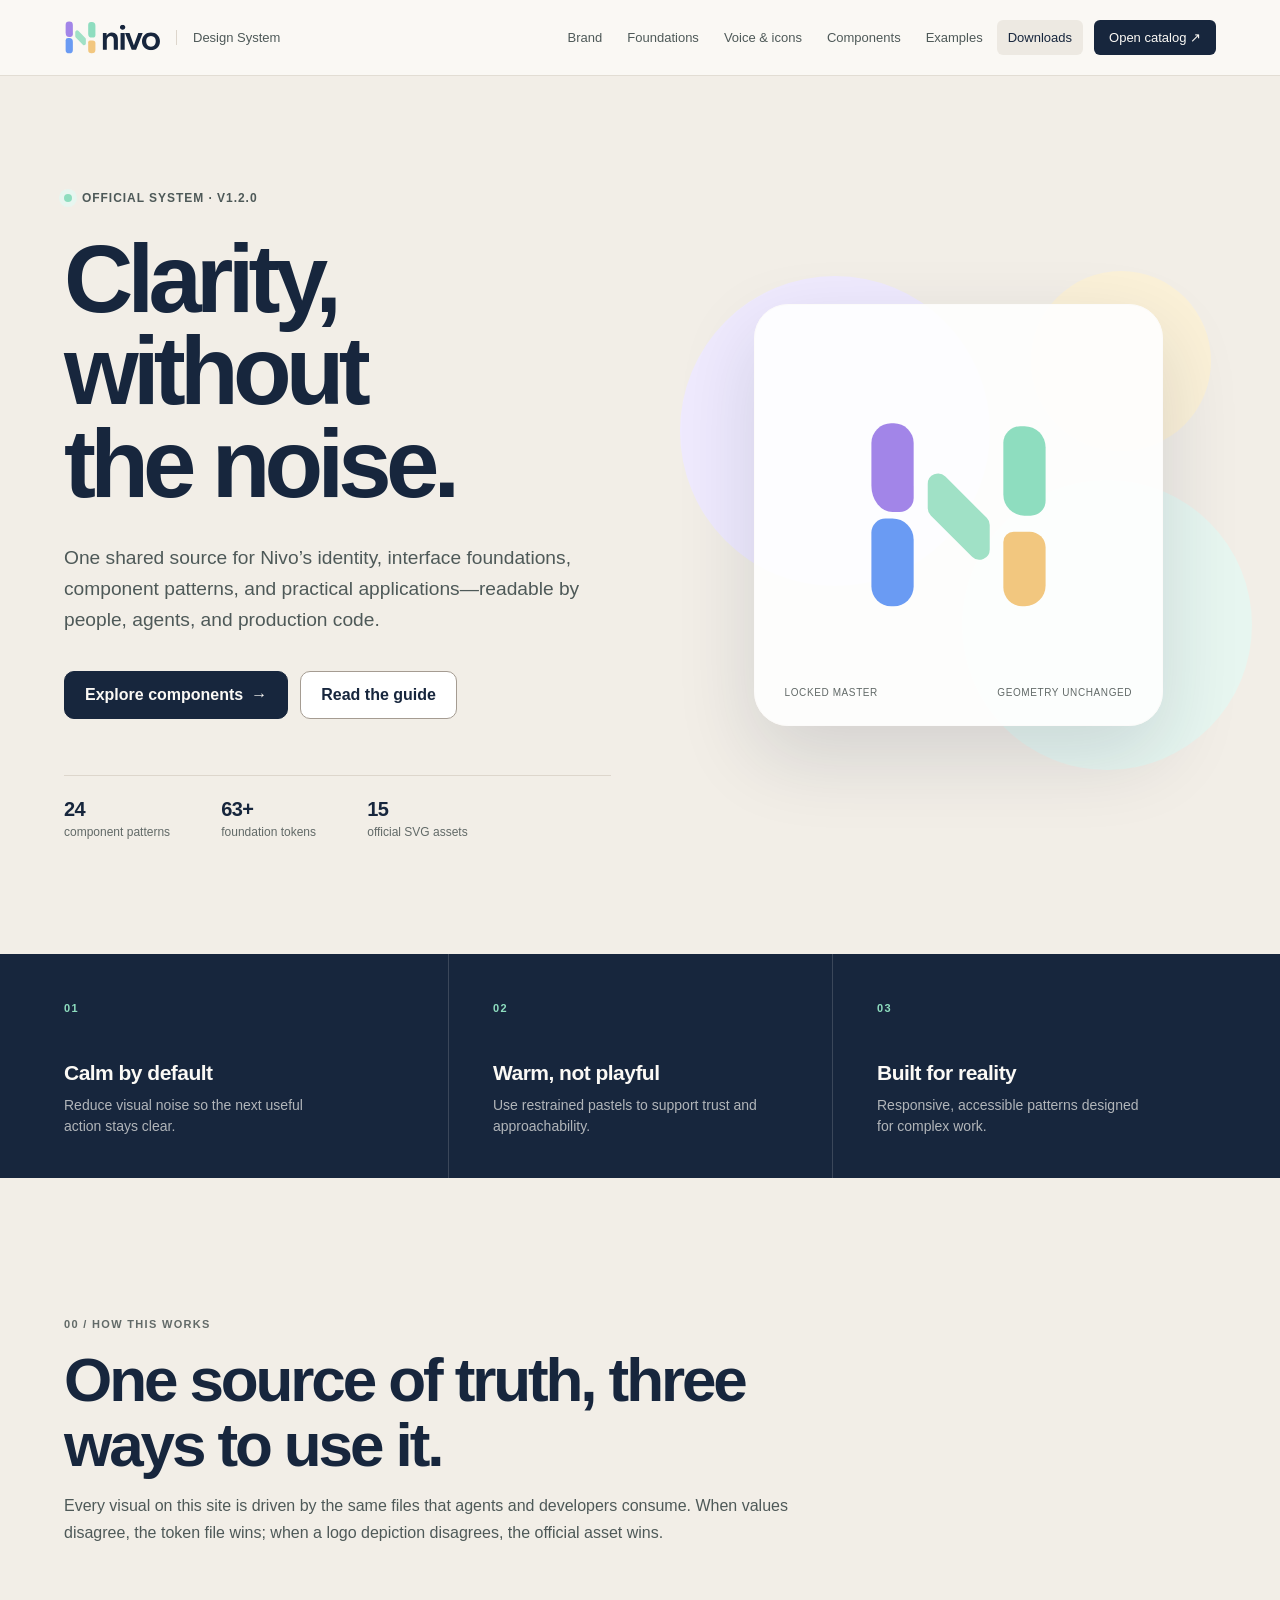
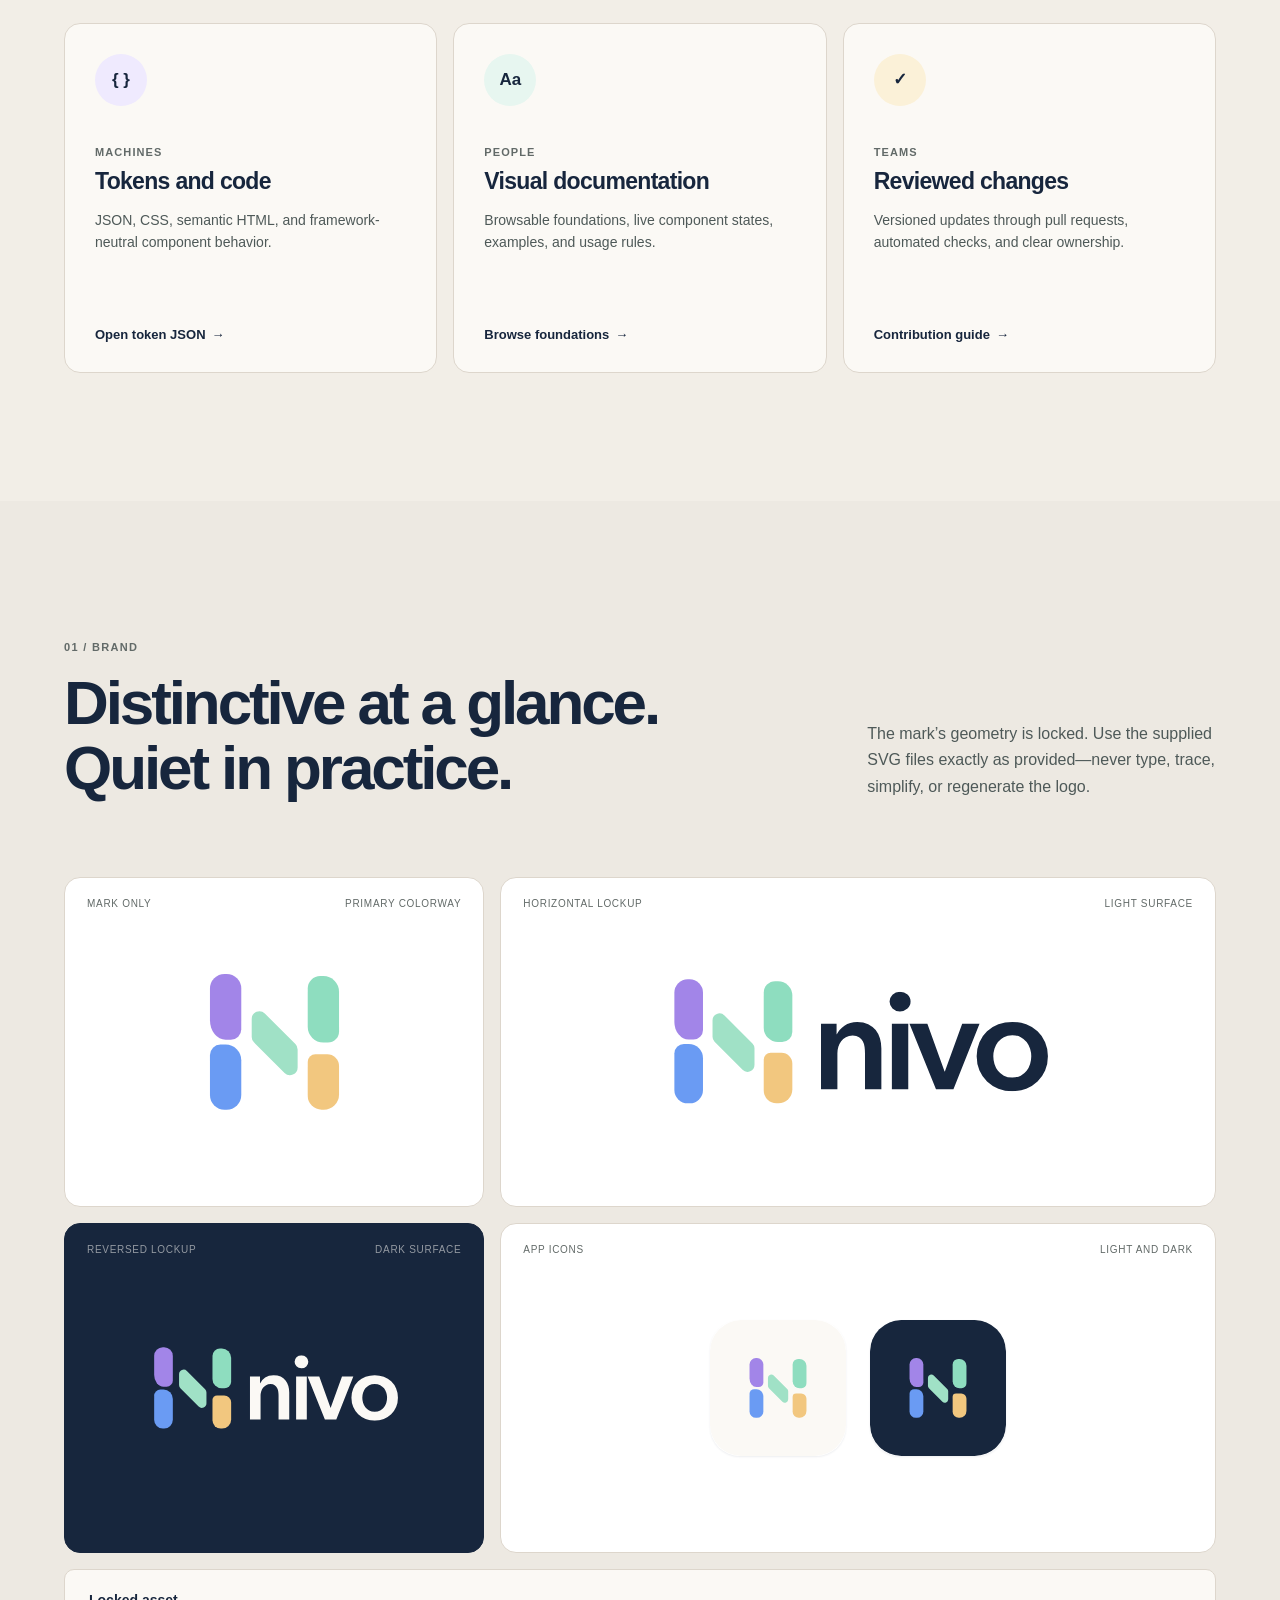
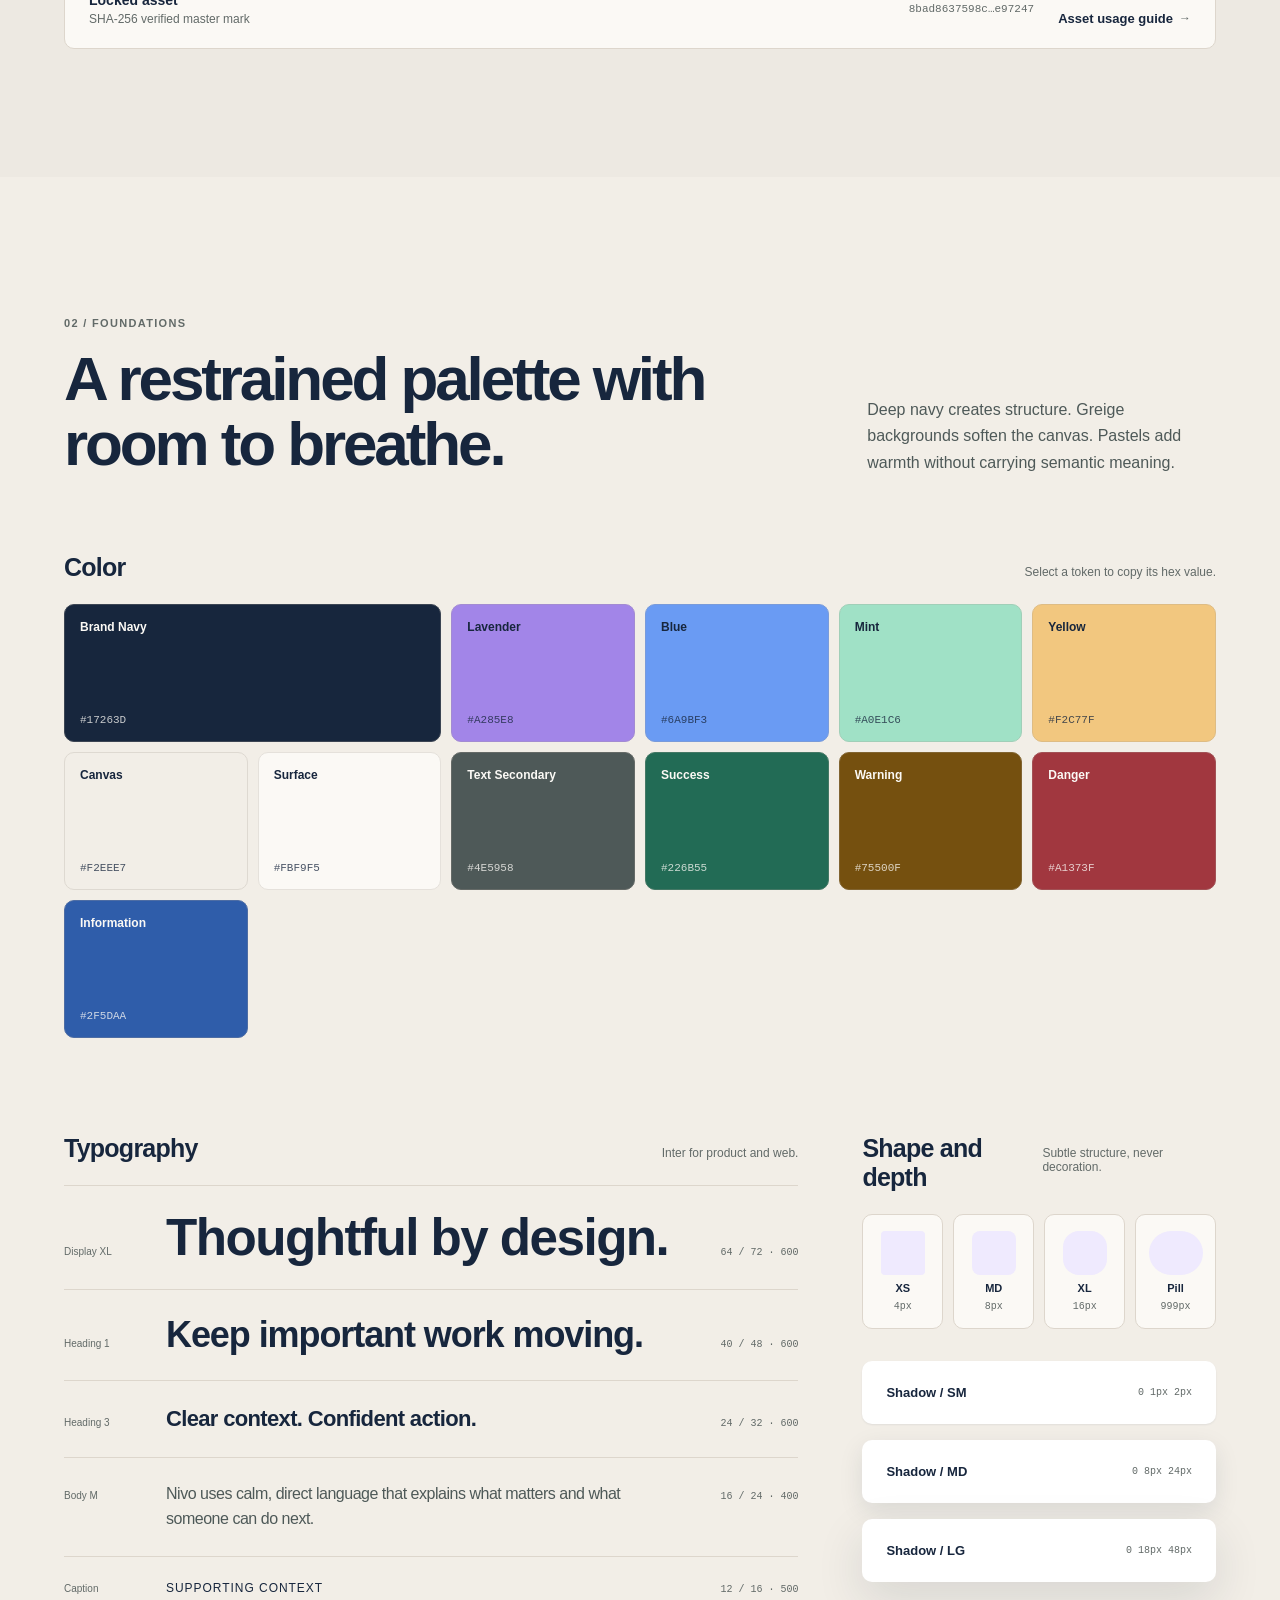
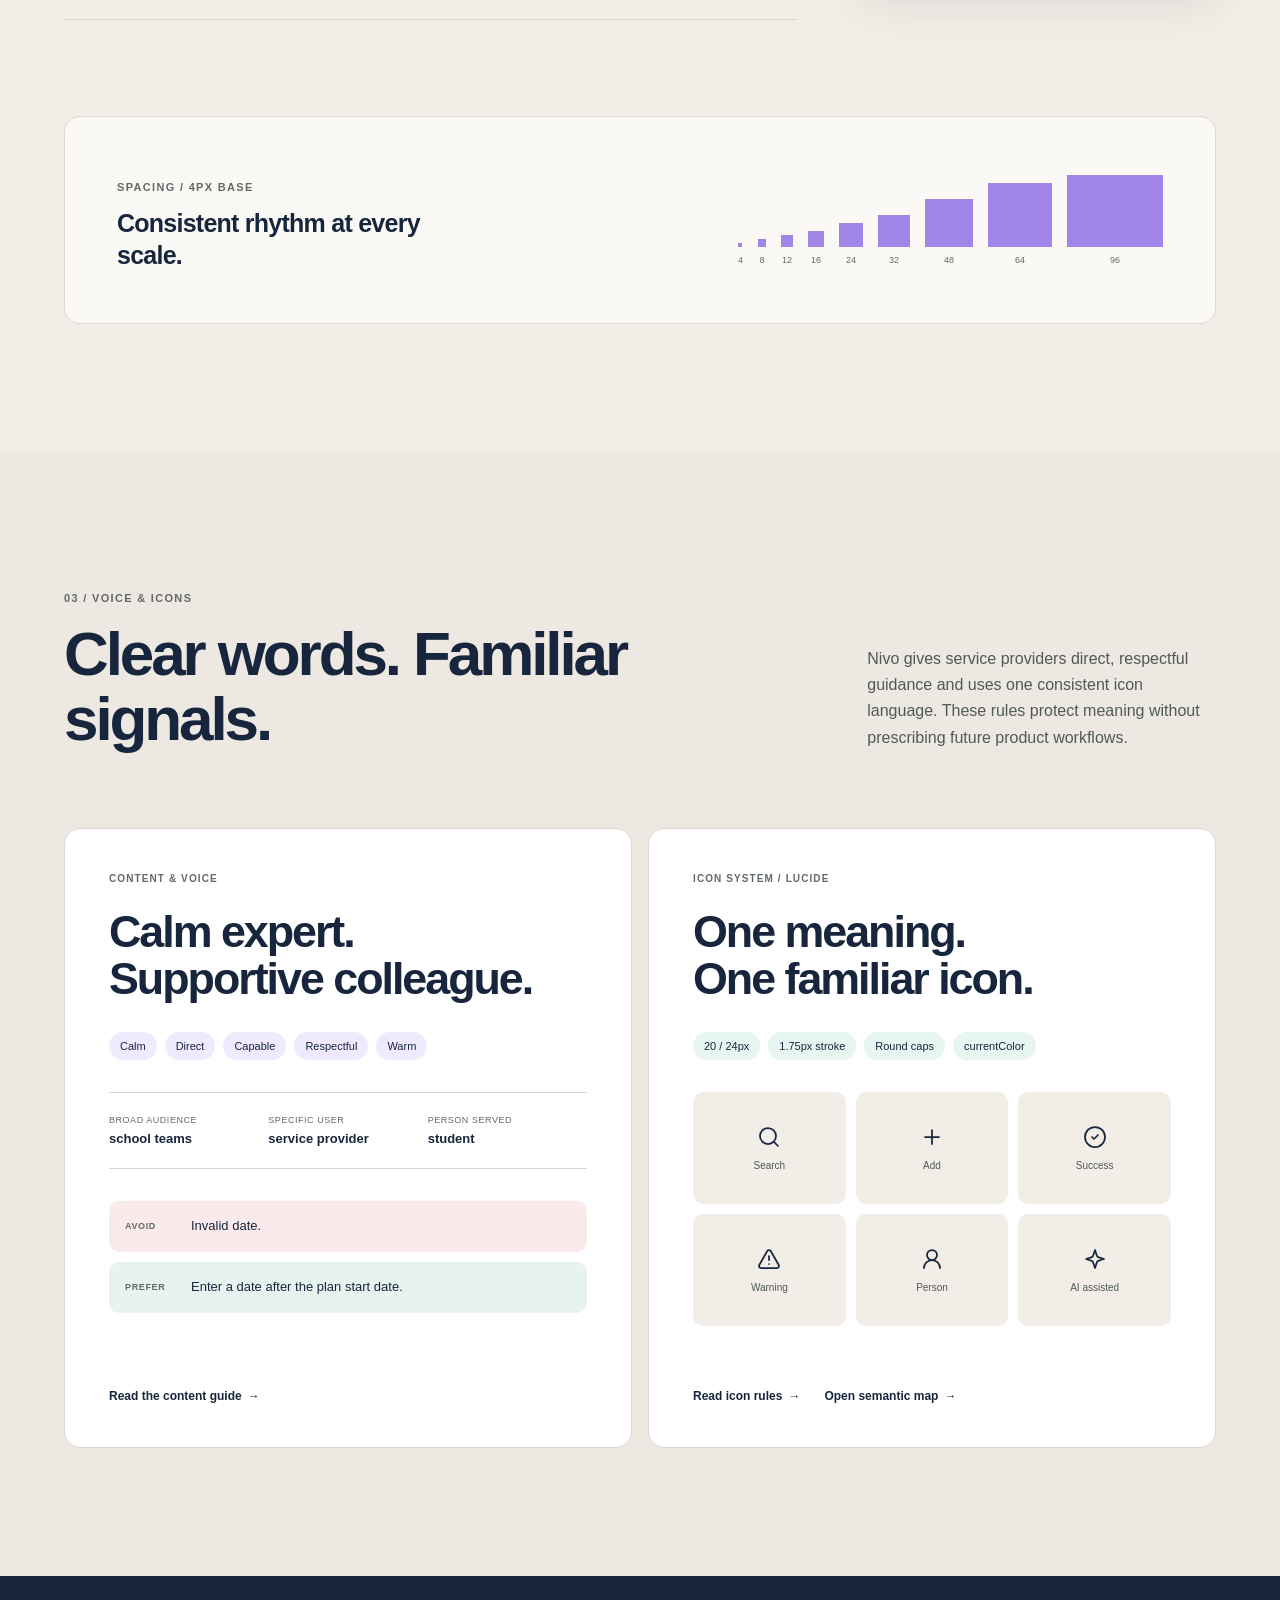
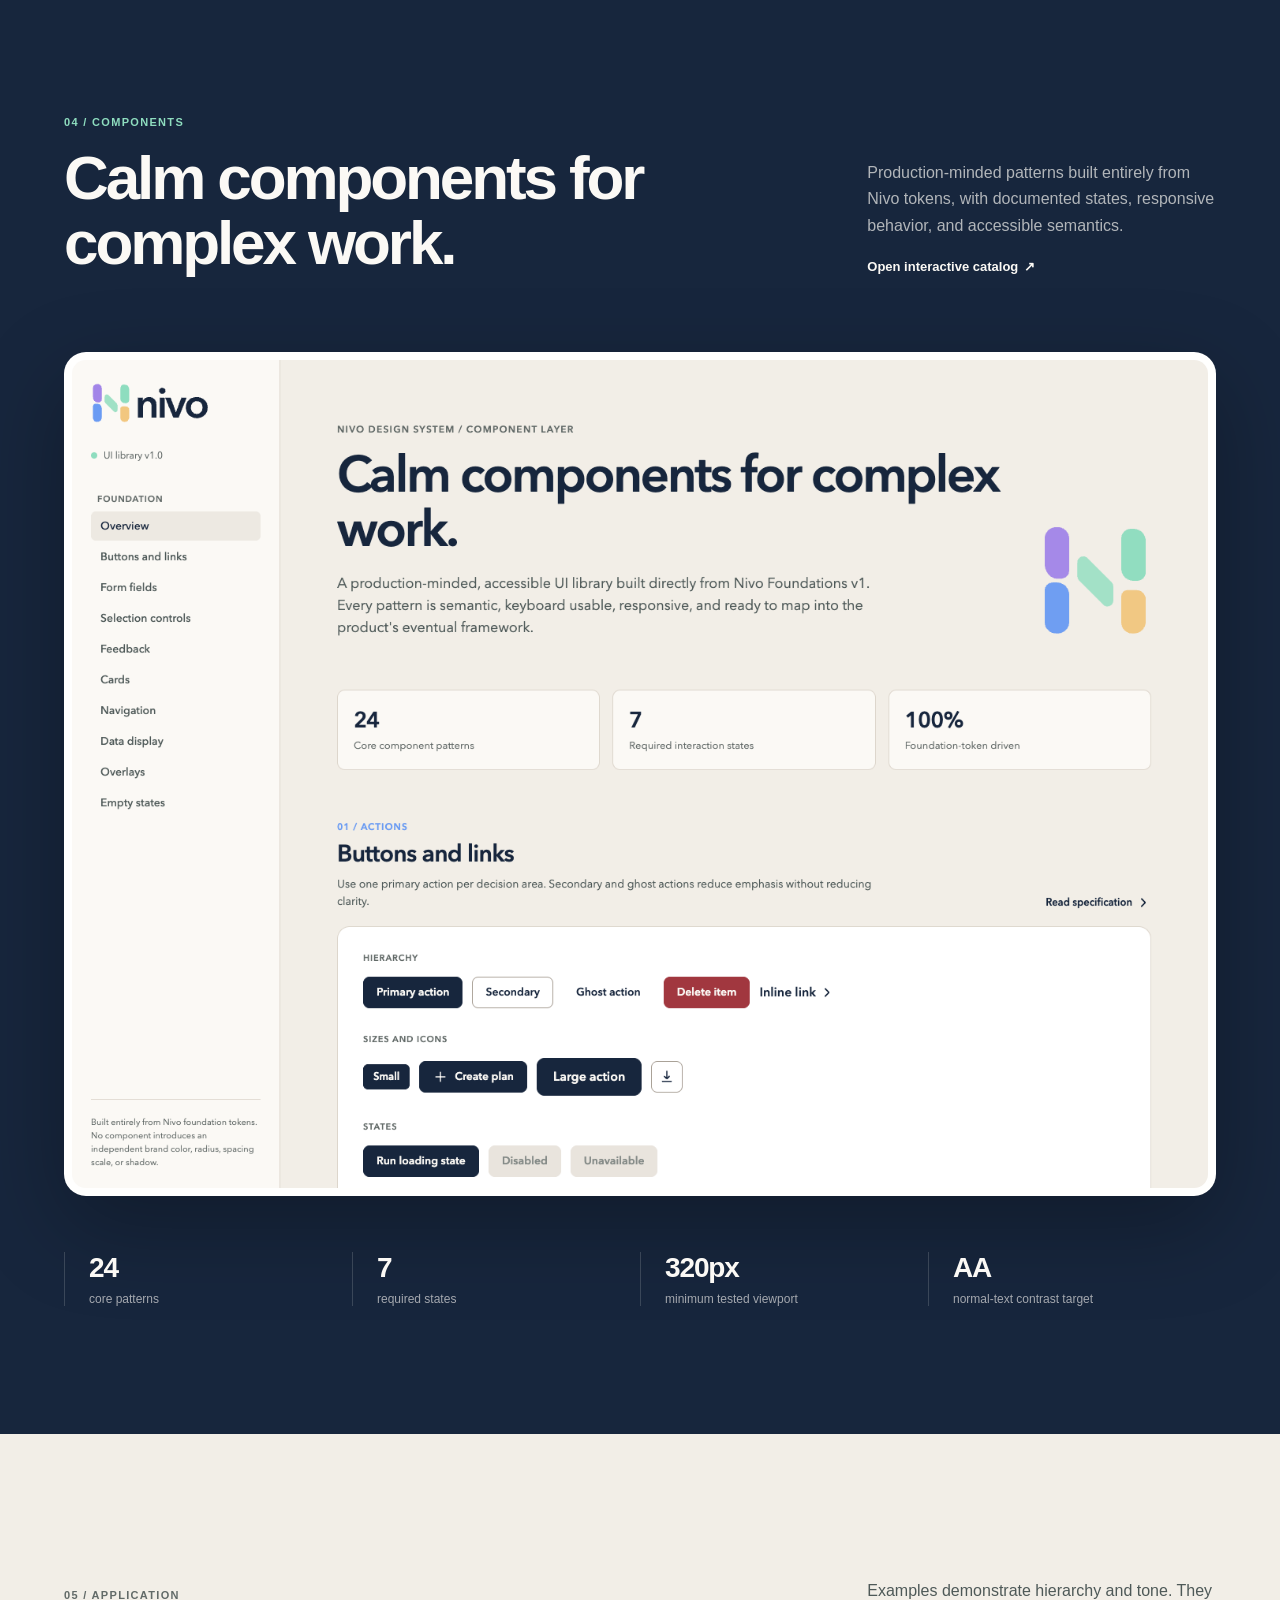
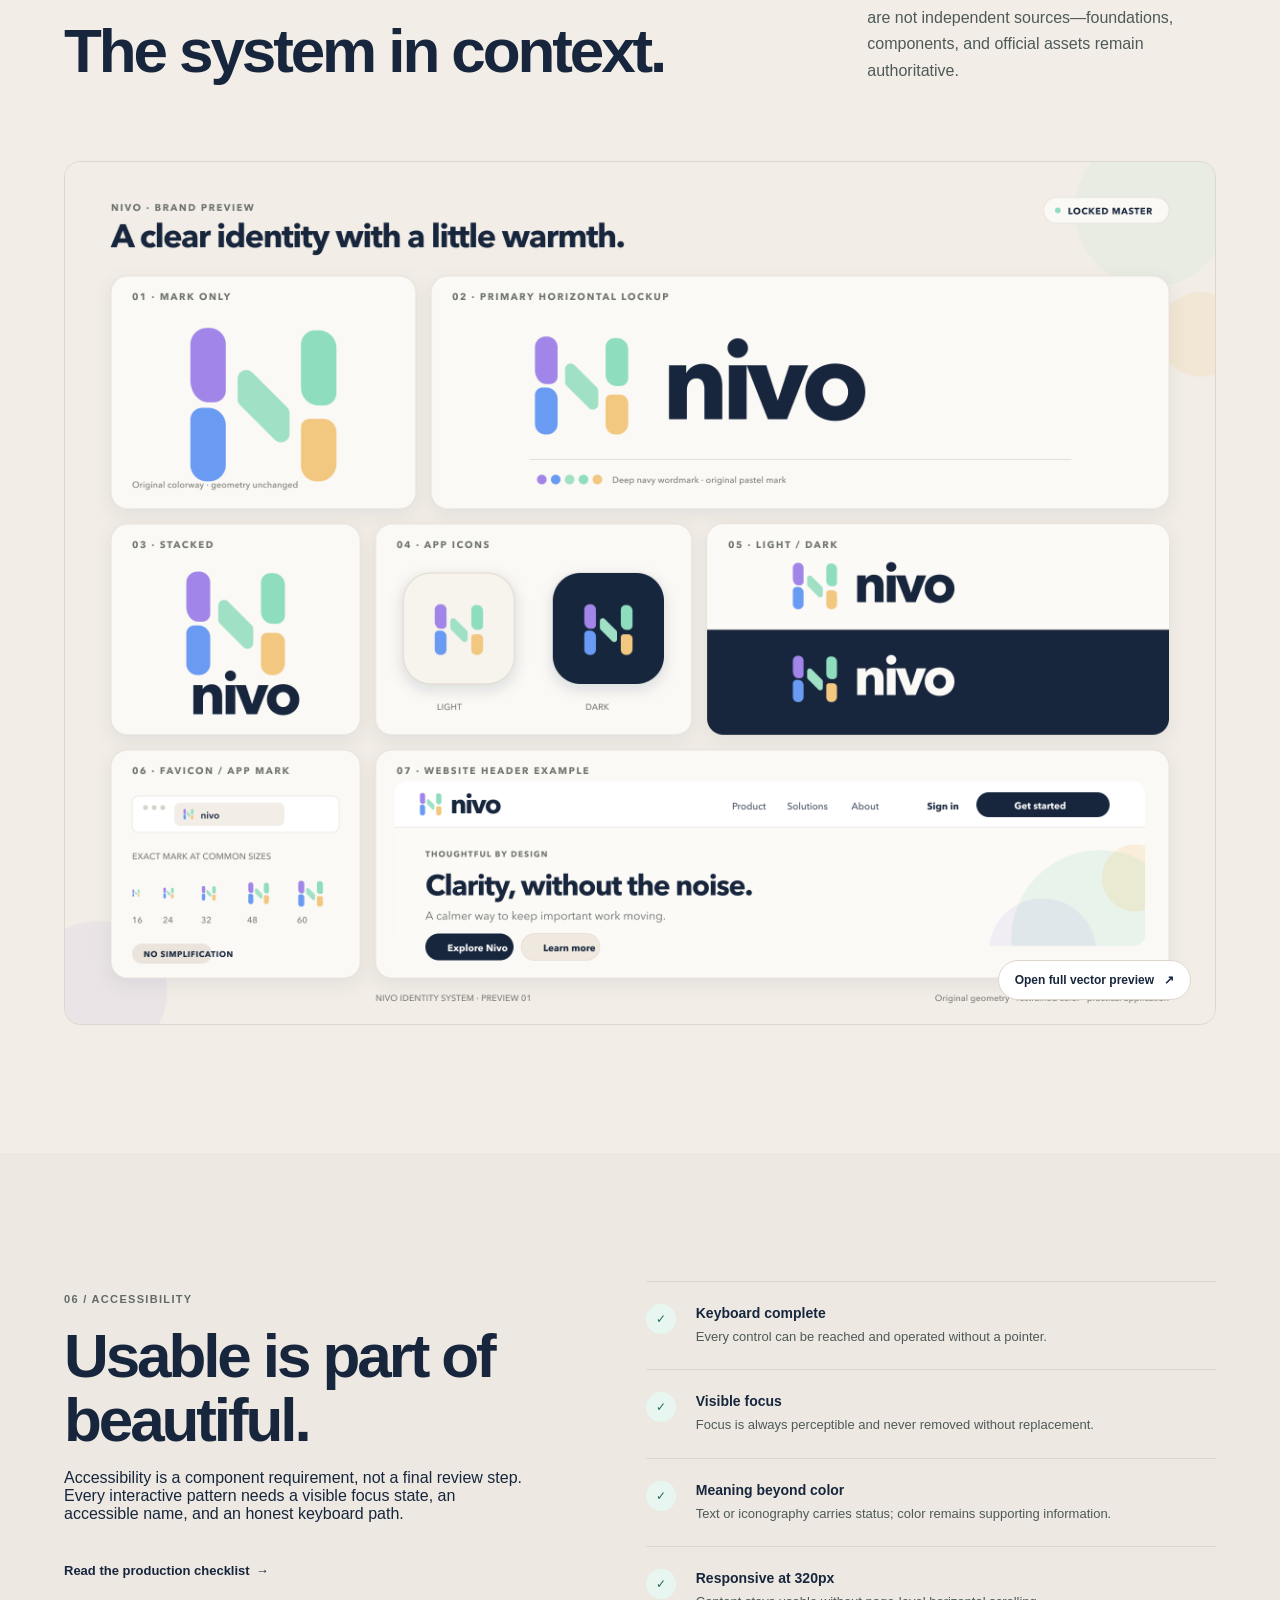
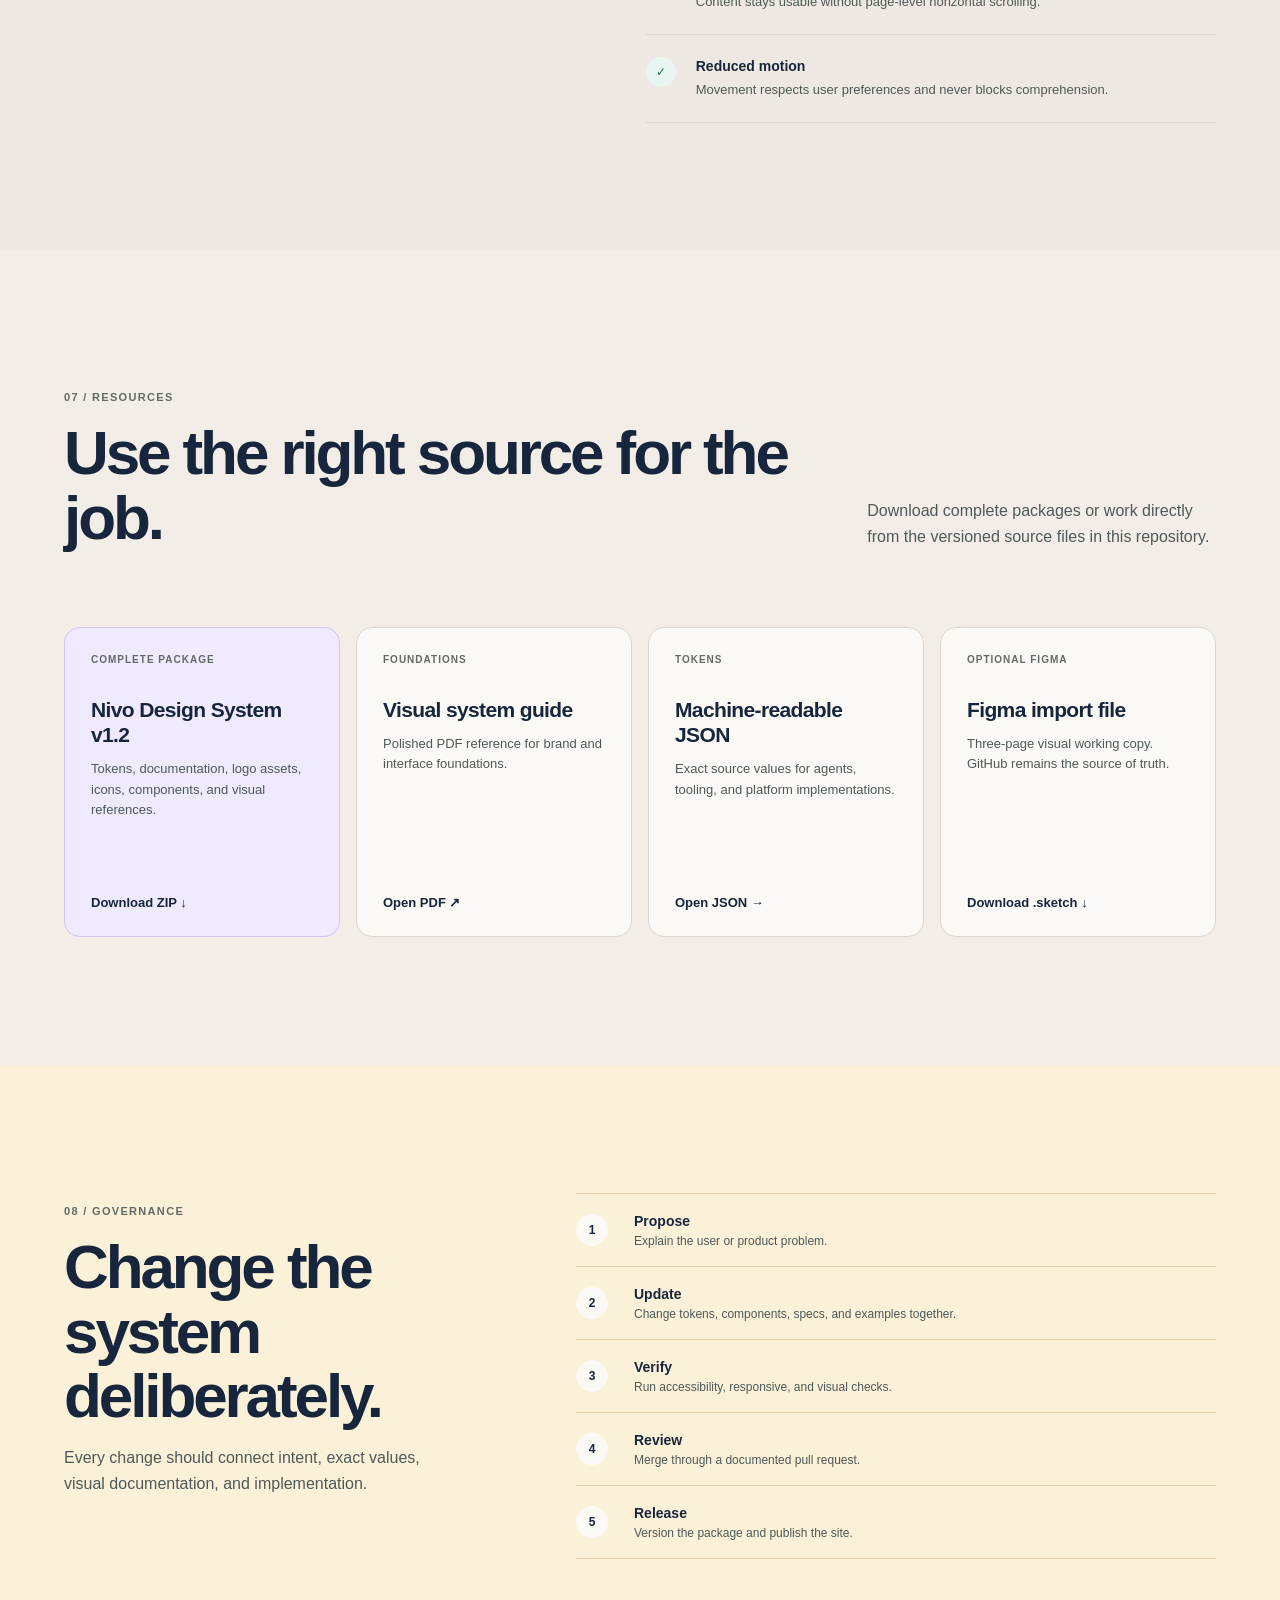
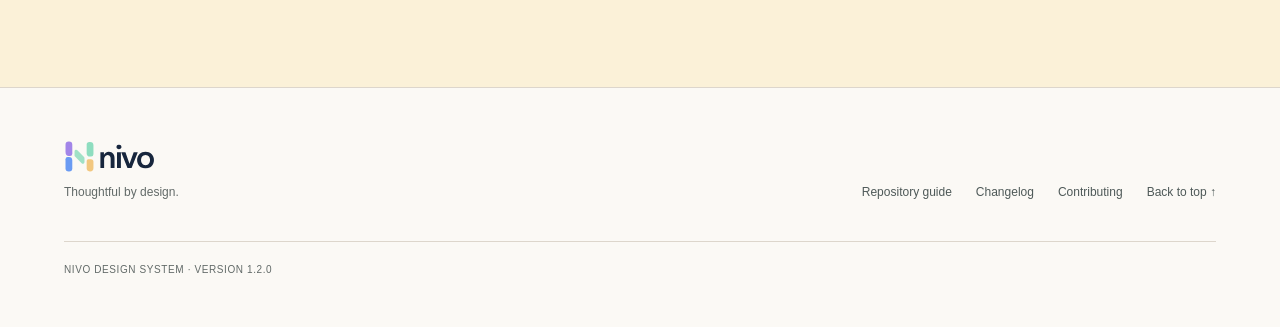
==== commit b47fad1d: "Add Nivo voice and icon systems v1.2" ====
--- a/index.html
+++ b/index.html
@@ -29,6 +29,7 @@
     <nav class="site-nav" id="site-nav" aria-label="Primary navigation">
       <a href="#brand">Brand</a>
       <a href="#foundations">Foundations</a>
+      <a href="#voice-icons">Voice &amp; icons</a>
       <a href="#components">Components</a>
       <a href="#examples">Examples</a>
       <a href="#downloads">Downloads</a>
@@ -39,7 +40,7 @@
   <main id="main-content">
     <section class="hero section-shell" id="top">
       <div class="hero-copy">
-        <div class="eyebrow"><span class="status-dot"></span>Official system · v1.1.0</div>
+        <div class="eyebrow"><span class="status-dot"></span>Official system · v1.2.0</div>
         <h1>Clarity, without<br>the noise.</h1>
         <p class="hero-lede">One shared source for Nivo’s identity, interface foundations, component patterns, and practical applications—readable by people, agents, and production code.</p>
         <div class="hero-actions">
@@ -204,10 +205,55 @@
       </div>
     </section>
 
+    <section class="content-section content-section--tinted" id="voice-icons" aria-labelledby="voice-icons-title">
+      <div class="section-shell">
+        <div class="section-intro section-intro--split">
+          <div>
+            <p class="section-number">03 / VOICE &amp; ICONS</p>
+            <h2 id="voice-icons-title">Clear words. Familiar signals.</h2>
+          </div>
+          <p>Nivo gives service providers direct, respectful guidance and uses one consistent icon language. These rules protect meaning without prescribing future product workflows.</p>
+        </div>
+
+        <div class="guidance-grid">
+          <article class="guidance-card guidance-card--voice">
+            <p class="guidance-label">CONTENT &amp; VOICE</p>
+            <h3>Calm expert.<br>Supportive colleague.</h3>
+            <div class="voice-traits" aria-label="Voice attributes"><span>Calm</span><span>Direct</span><span>Capable</span><span>Respectful</span><span>Warm</span></div>
+            <div class="terminology-strip">
+              <div><span>Broad audience</span><strong>school teams</strong></div>
+              <div><span>Specific user</span><strong>service provider</strong></div>
+              <div><span>Person served</span><strong>student</strong></div>
+            </div>
+            <div class="copy-comparison">
+              <div class="copy-example copy-example--avoid"><span>Avoid</span><p>Invalid date.</p></div>
+              <div class="copy-example copy-example--prefer"><span>Prefer</span><p>Enter a date after the plan start date.</p></div>
+            </div>
+            <a class="guidance-link" href="CONTENT_AND_VOICE.md">Read the content guide <span aria-hidden="true">→</span></a>
+          </article>
+
+          <article class="guidance-card guidance-card--icons">
+            <p class="guidance-label">ICON SYSTEM / LUCIDE</p>
+            <h3>One meaning.<br>One familiar icon.</h3>
+            <div class="icon-spec"><span>20 / 24px</span><span>1.75px stroke</span><span>Round caps</span><span>currentColor</span></div>
+            <div class="icon-examples" aria-label="Approved icon examples">
+              <div><svg aria-hidden="true" viewBox="0 0 24 24"><circle cx="11" cy="11" r="8"/><path d="m21 21-4.3-4.3"/></svg><span>Search</span></div>
+              <div><svg aria-hidden="true" viewBox="0 0 24 24"><path d="M5 12h14M12 5v14"/></svg><span>Add</span></div>
+              <div><svg aria-hidden="true" viewBox="0 0 24 24"><circle cx="12" cy="12" r="10"/><path d="m9 12 2 2 4-4"/></svg><span>Success</span></div>
+              <div><svg aria-hidden="true" viewBox="0 0 24 24"><path d="m21.73 18-8-14a2 2 0 0 0-3.46 0l-8 14A2 2 0 0 0 4 21h16a2 2 0 0 0 1.73-3Z"/><path d="M12 9v4M12 17h.01"/></svg><span>Warning</span></div>
+              <div><svg aria-hidden="true" viewBox="0 0 24 24"><circle cx="12" cy="8" r="5"/><path d="M20 21a8 8 0 0 0-16 0"/></svg><span>Person</span></div>
+              <div><svg aria-hidden="true" viewBox="0 0 24 24"><path d="m12 3-1.9 5.8a2 2 0 0 1-1.3 1.3L3 12l5.8 1.9a2 2 0 0 1 1.3 1.3L12 21l1.9-5.8a2 2 0 0 1 1.3-1.3L21 12l-5.8-1.9a2 2 0 0 1-1.3-1.3Z"/></svg><span>AI assisted</span></div>
+            </div>
+            <div class="icon-guidance-links"><a class="guidance-link" href="icons/ICON_SYSTEM.md">Read icon rules <span aria-hidden="true">→</span></a><a class="guidance-link" href="icons/icon-map.json">Open semantic map <span aria-hidden="true">→</span></a></div>
+          </article>
+        </div>
+      </div>
+    </section>
+
     <section class="content-section components-section" id="components" aria-labelledby="components-title">
       <div class="section-shell">
         <div class="section-intro section-intro--split section-intro--inverse">
-          <div><p class="section-number">03 / COMPONENTS</p><h2 id="components-title">Calm components for complex work.</h2></div>
+          <div><p class="section-number">04 / COMPONENTS</p><h2 id="components-title">Calm components for complex work.</h2></div>
           <div><p>Production-minded patterns built entirely from Nivo tokens, with documented states, responsive behavior, and accessible semantics.</p><a class="text-link text-link--inverse" href="components/index.html">Open interactive catalog <span aria-hidden="true">↗</span></a></div>
         </div>
         <div class="components-preview">
@@ -221,7 +267,7 @@
 
     <section class="content-section section-shell" id="examples" aria-labelledby="examples-title">
       <div class="section-intro section-intro--split">
-        <div><p class="section-number">04 / APPLICATION</p><h2 id="examples-title">The system in context.</h2></div>
+        <div><p class="section-number">05 / APPLICATION</p><h2 id="examples-title">The system in context.</h2></div>
         <p>Examples demonstrate hierarchy and tone. They are not independent sources—foundations, components, and official assets remain authoritative.</p>
       </div>
       <a class="preview-board" href="reference/nivo-brand-preview-board.svg" aria-label="Open the full Nivo brand preview board">
@@ -233,7 +279,7 @@
     <section class="content-section content-section--tinted" id="accessibility" aria-labelledby="accessibility-title">
       <div class="section-shell accessibility-layout">
         <div class="section-intro">
-          <p class="section-number">05 / ACCESSIBILITY</p>
+          <p class="section-number">06 / ACCESSIBILITY</p>
           <h2 id="accessibility-title">Usable is part of beautiful.</h2>
           <p>Accessibility is a component requirement, not a final review step. Every interactive pattern needs a visible focus state, an accessible name, and an honest keyboard path.</p>
           <a class="text-link" href="components/COMPONENTS.md#production-test-checklist">Read the production checklist <span aria-hidden="true">→</span></a>
@@ -250,12 +296,12 @@
 
     <section class="content-section section-shell" id="downloads" aria-labelledby="downloads-title">
       <div class="section-intro section-intro--split">
-        <div><p class="section-number">06 / RESOURCES</p><h2 id="downloads-title">Use the right source for the job.</h2></div>
+        <div><p class="section-number">07 / RESOURCES</p><h2 id="downloads-title">Use the right source for the job.</h2></div>
         <p>Download complete packages or work directly from the versioned source files in this repository.</p>
       </div>
       <div class="download-grid">
         <a class="download-card download-card--featured" href="downloads/Nivo_Design_System_v1_Complete.zip" download>
-          <span class="download-type">COMPLETE PACKAGE</span><h3>Nivo Design System v1.1</h3><p>Tokens, documentation, logo assets, icons, components, and visual references.</p><strong>Download ZIP <span aria-hidden="true">↓</span></strong>
+          <span class="download-type">COMPLETE PACKAGE</span><h3>Nivo Design System v1.2</h3><p>Tokens, documentation, logo assets, icons, components, and visual references.</p><strong>Download ZIP <span aria-hidden="true">↓</span></strong>
         </a>
         <a class="download-card" href="Nivo_Design_System_v1.pdf"><span class="download-type">FOUNDATIONS</span><h3>Visual system guide</h3><p>Polished PDF reference for brand and interface foundations.</p><strong>Open PDF <span aria-hidden="true">↗</span></strong></a>
         <a class="download-card" href="tokens/design-tokens.json"><span class="download-type">TOKENS</span><h3>Machine-readable JSON</h3><p>Exact source values for agents, tooling, and platform implementations.</p><strong>Open JSON <span aria-hidden="true">→</span></strong></a>
@@ -263,9 +309,9 @@
       </div>
     </section>
 
-    <section class="governance-section">
+    <section class="governance-section" id="governance">
       <div class="section-shell governance-layout">
-        <div><p class="section-number">07 / GOVERNANCE</p><h2>Change the system deliberately.</h2><p>Every change should connect intent, exact values, visual documentation, and implementation.</p></div>
+        <div><p class="section-number">08 / GOVERNANCE</p><h2>Change the system deliberately.</h2><p>Every change should connect intent, exact values, visual documentation, and implementation.</p></div>
         <ol class="workflow-list">
           <li><span>1</span><div><strong>Propose</strong><p>Explain the user or product problem.</p></div></li>
           <li><span>2</span><div><strong>Update</strong><p>Change tokens, components, specs, and examples together.</p></div></li>
@@ -281,7 +327,7 @@
     <div class="section-shell footer-inner">
       <div><img src="brand/logo/nivo-logo-horizontal-color.svg" alt="Nivo"><p>Thoughtful by design.</p></div>
       <div class="footer-links"><a href="README.md">Repository guide</a><a href="CHANGELOG.md">Changelog</a><a href="CONTRIBUTING.md">Contributing</a><a href="#top">Back to top ↑</a></div>
-      <p class="footer-meta">Nivo Design System · Version 1.1.0</p>
+      <p class="footer-meta">Nivo Design System · Version 1.2.0</p>
     </div>
   </footer>
 
--- a/styles.css
+++ b/styles.css
@@ -743,6 +743,157 @@
 }
 
 .spacing-scale b { color: var(--nivo-text-muted); font-size: 9px; font-weight: 500; }
+
+.guidance-grid {
+  display: grid;
+  gap: 16px;
+  grid-template-columns: repeat(2, minmax(0, 1fr));
+}
+
+.guidance-card {
+  background: var(--nivo-surface-elevated);
+  border: 1px solid var(--nivo-border-subtle);
+  border-radius: var(--nivo-radius-xl);
+  display: flex;
+  flex-direction: column;
+  min-height: 620px;
+  padding: clamp(28px, 4vw, 44px);
+}
+
+.guidance-label {
+  color: var(--nivo-text-muted);
+  font-size: 10px;
+  font-weight: var(--nivo-weight-semibold);
+  letter-spacing: 0.11em;
+  margin: 0;
+  text-transform: uppercase;
+}
+
+.guidance-card h3 {
+  font-size: clamp(32px, 3.5vw, 48px);
+  font-weight: var(--nivo-weight-semibold);
+  letter-spacing: -0.045em;
+  line-height: 1.05;
+  margin: 24px 0 30px;
+}
+
+.voice-traits,
+.icon-spec {
+  display: flex;
+  flex-wrap: wrap;
+  gap: 8px;
+}
+
+.voice-traits span,
+.icon-spec span {
+  background: var(--nivo-brand-lavender-soft);
+  border-radius: var(--nivo-radius-pill);
+  color: var(--nivo-text-primary);
+  font-size: 11px;
+  font-weight: var(--nivo-weight-medium);
+  padding: 8px 11px;
+}
+
+.icon-spec span { background: var(--nivo-brand-mint-soft); }
+
+.terminology-strip {
+  border-bottom: 1px solid var(--nivo-border-subtle);
+  border-top: 1px solid var(--nivo-border-subtle);
+  display: grid;
+  grid-template-columns: repeat(3, 1fr);
+  margin: 32px 0;
+  padding: 22px 0;
+}
+
+.terminology-strip div {
+  display: grid;
+  gap: 6px;
+  min-width: 0;
+  padding-right: 12px;
+}
+
+.terminology-strip span {
+  color: var(--nivo-text-muted);
+  font-size: 9px;
+  letter-spacing: 0.06em;
+  text-transform: uppercase;
+}
+
+.terminology-strip strong {
+  font-size: 13px;
+  font-weight: var(--nivo-weight-semibold);
+}
+
+.copy-comparison {
+  display: grid;
+  gap: 10px;
+}
+
+.copy-example {
+  align-items: center;
+  border-radius: var(--nivo-radius-lg);
+  display: grid;
+  gap: 14px;
+  grid-template-columns: 52px 1fr;
+  padding: 16px;
+}
+
+.copy-example--avoid { background: var(--nivo-danger-background); }
+.copy-example--prefer { background: var(--nivo-success-background); }
+.copy-example span { color: var(--nivo-text-muted); font-size: 9px; font-weight: 600; letter-spacing: 0.07em; text-transform: uppercase; }
+.copy-example p { font-size: 13px; line-height: 1.45; margin: 0; }
+
+.guidance-link {
+  align-items: center;
+  display: inline-flex;
+  font-size: 12px;
+  font-weight: var(--nivo-weight-semibold);
+  gap: 6px;
+  margin-top: auto;
+  text-decoration: none;
+}
+
+.guidance-link:hover { text-decoration: underline; text-underline-offset: 4px; }
+
+.icon-examples {
+  display: grid;
+  gap: 10px;
+  grid-template-columns: repeat(3, 1fr);
+  margin: 32px 0;
+}
+
+.icon-examples > div {
+  align-items: center;
+  background: var(--nivo-background-canvas);
+  border-radius: var(--nivo-radius-lg);
+  display: flex;
+  flex-direction: column;
+  gap: 11px;
+  justify-content: center;
+  min-height: 112px;
+  padding: 14px 8px;
+}
+
+.icon-examples svg {
+  fill: none;
+  height: 24px;
+  stroke: currentColor;
+  stroke-linecap: round;
+  stroke-linejoin: round;
+  stroke-width: 1.75;
+  width: 24px;
+}
+
+.icon-examples span { color: var(--nivo-text-secondary); font-size: 10px; }
+
+.icon-guidance-links {
+  display: flex;
+  flex-wrap: wrap;
+  gap: 24px;
+  margin-top: auto;
+}
+
+.icon-guidance-links .guidance-link { margin-top: 0; }
 
 .components-section {
   background: var(--nivo-brand-navy);
@@ -979,6 +1130,7 @@
   .principles-grid h2 { margin-top: 24px; }
   .section-intro--split { align-items: start; gap: 24px; grid-template-columns: 1fr; }
   .truth-grid { grid-template-columns: 1fr; }
+  .guidance-grid { grid-template-columns: 1fr; }
   .truth-card { min-height: 290px; }
   .logo-card { min-height: 280px; padding: 42px; }
   .foundation-split { gap: 84px; }
@@ -1011,6 +1163,9 @@
   .section-intro h2,
   .governance-layout h2 { font-size: 40px; }
   .truth-card { min-height: 276px; padding: 24px; }
+  .guidance-card { min-height: 0; }
+  .terminology-strip { gap: 14px; grid-template-columns: 1fr; }
+  .icon-examples { grid-template-columns: repeat(2, 1fr); }
   .logo-showcase { grid-template-columns: 1fr; }
   .logo-card { min-height: 245px; }
   .brand-rule { align-items: start; grid-template-columns: 1fr; }
